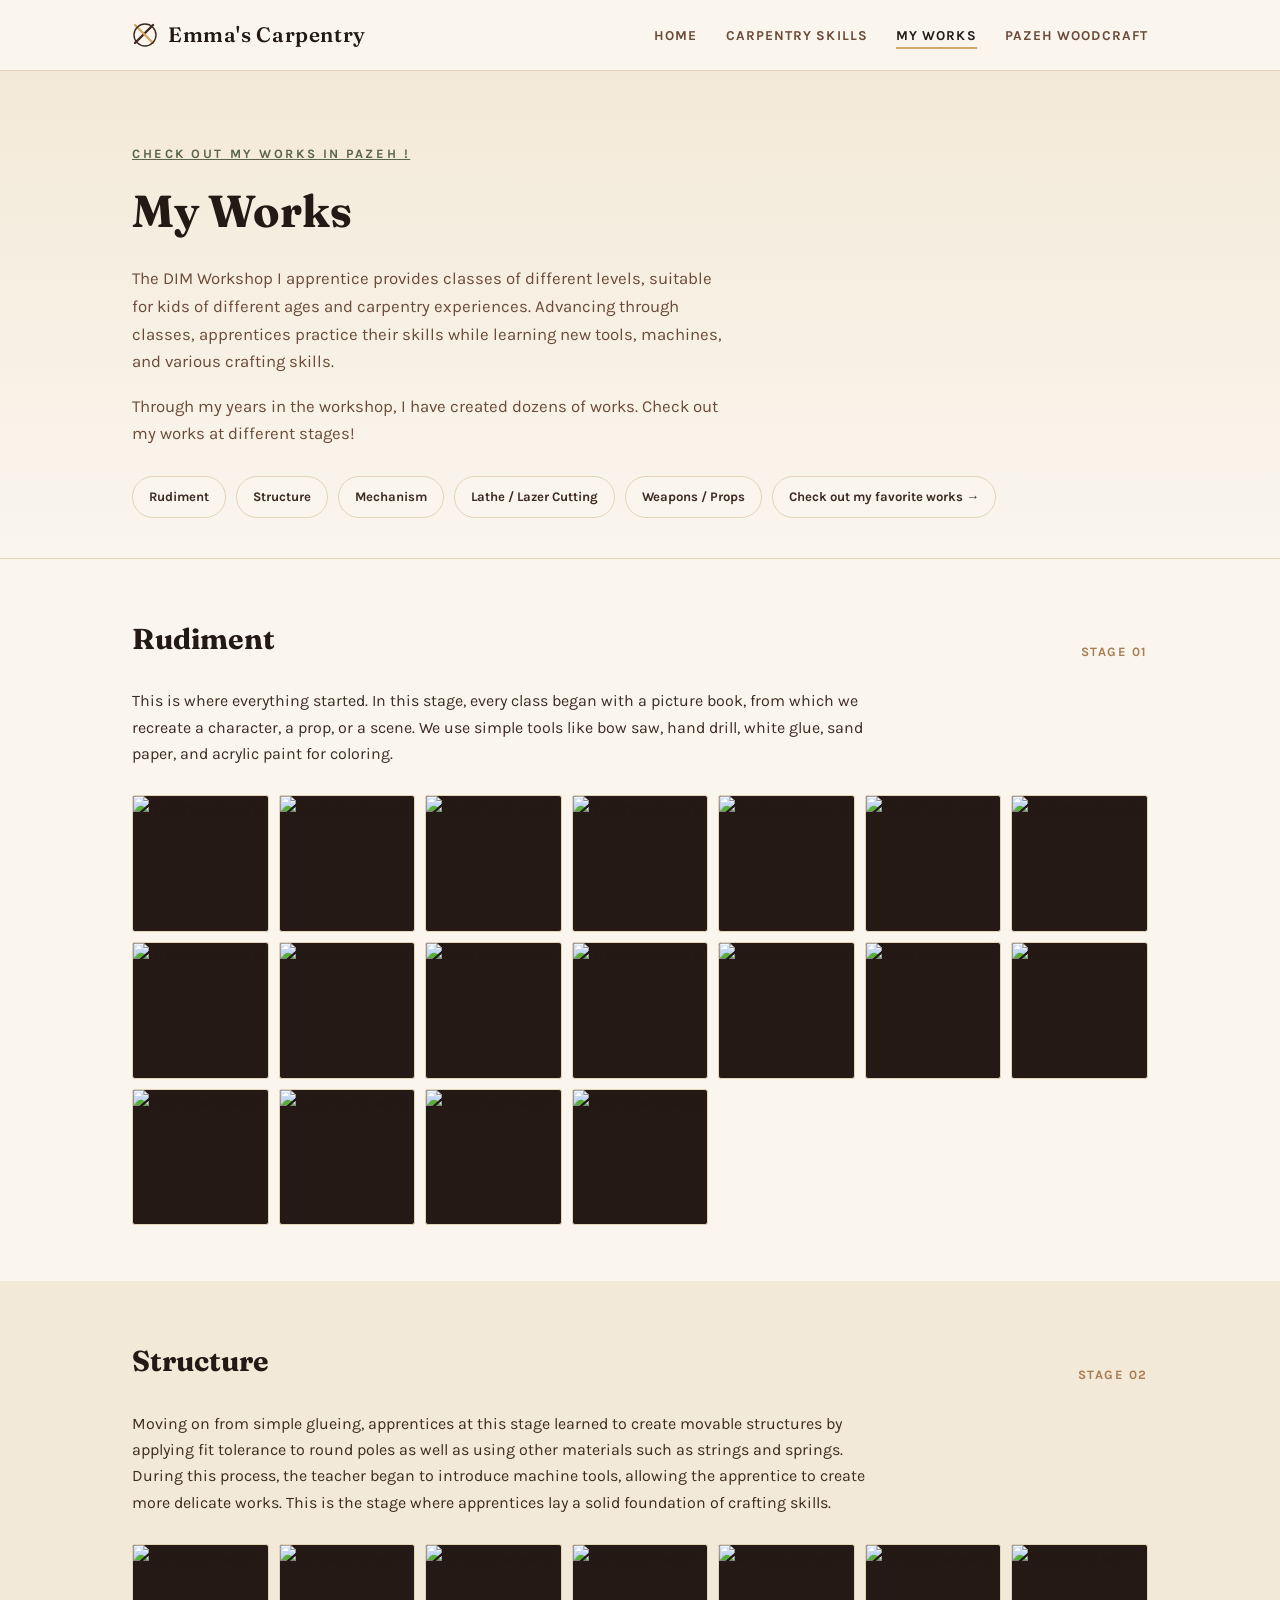
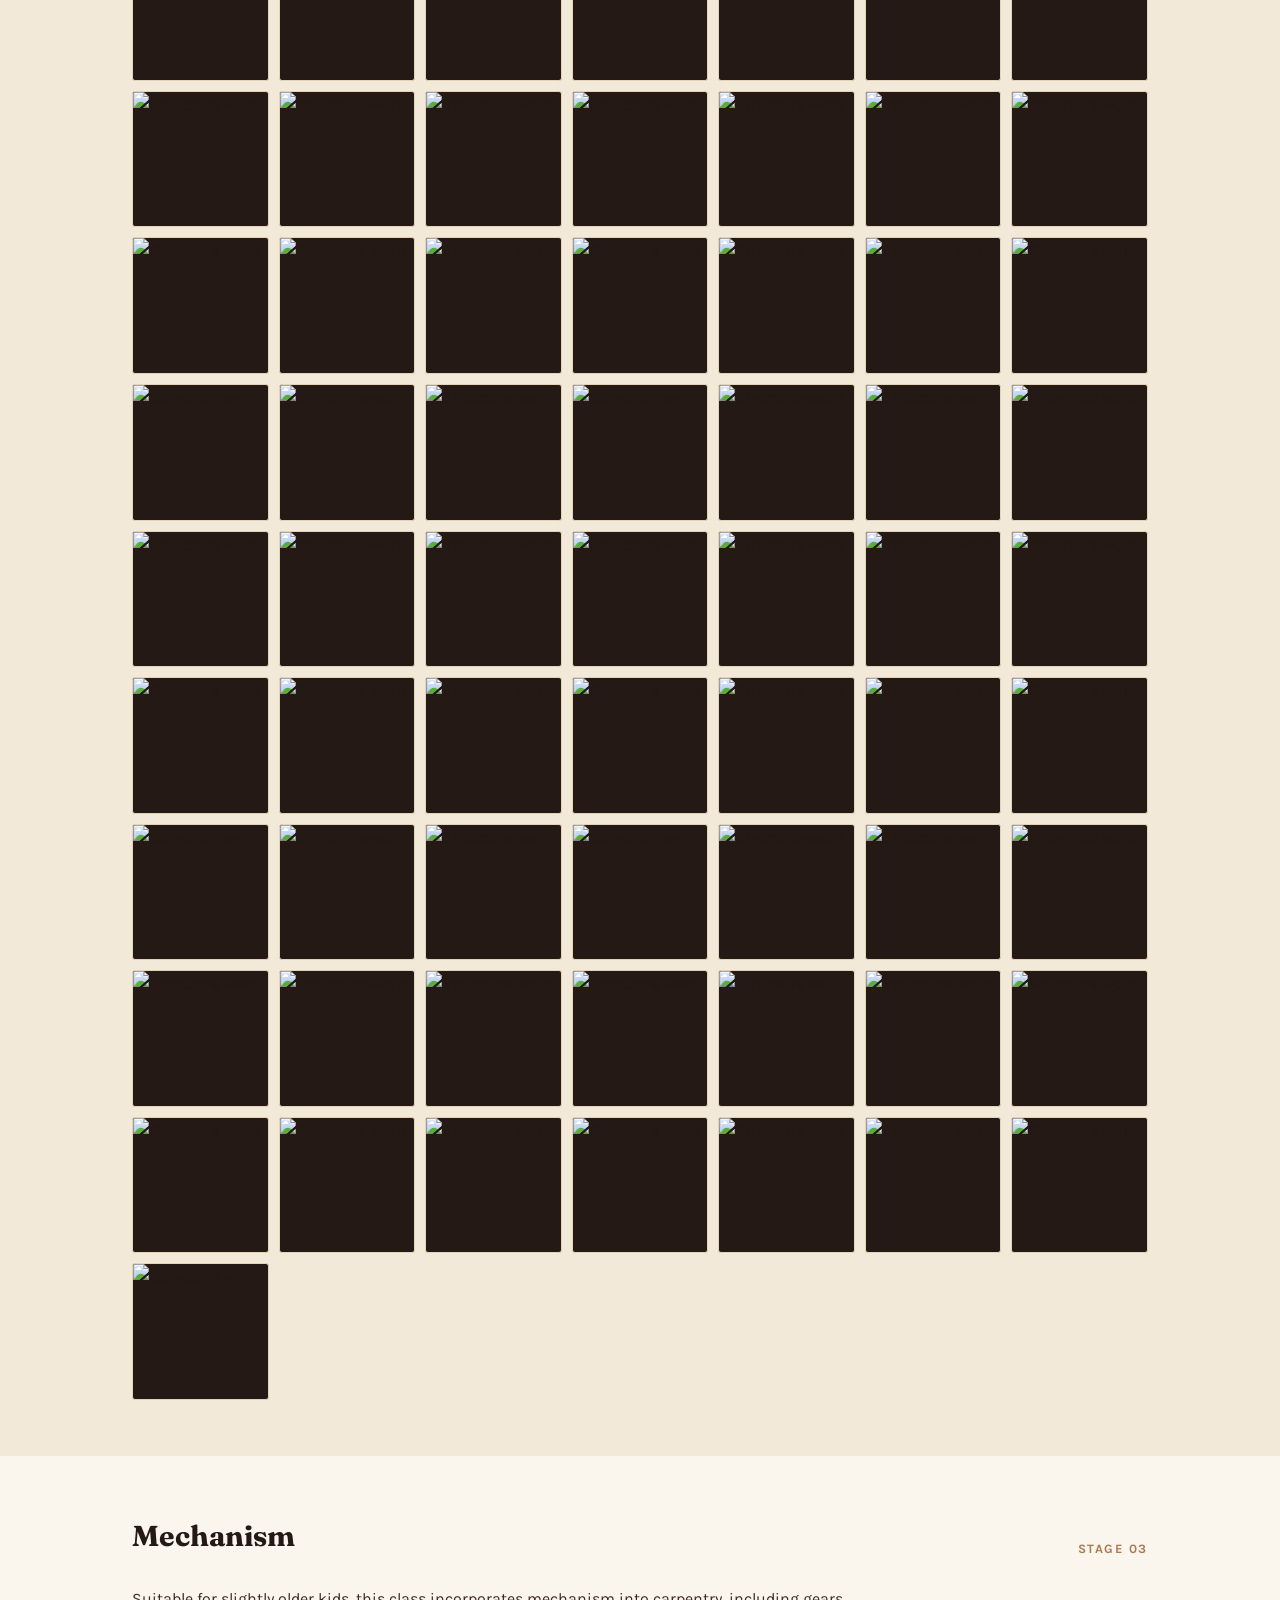
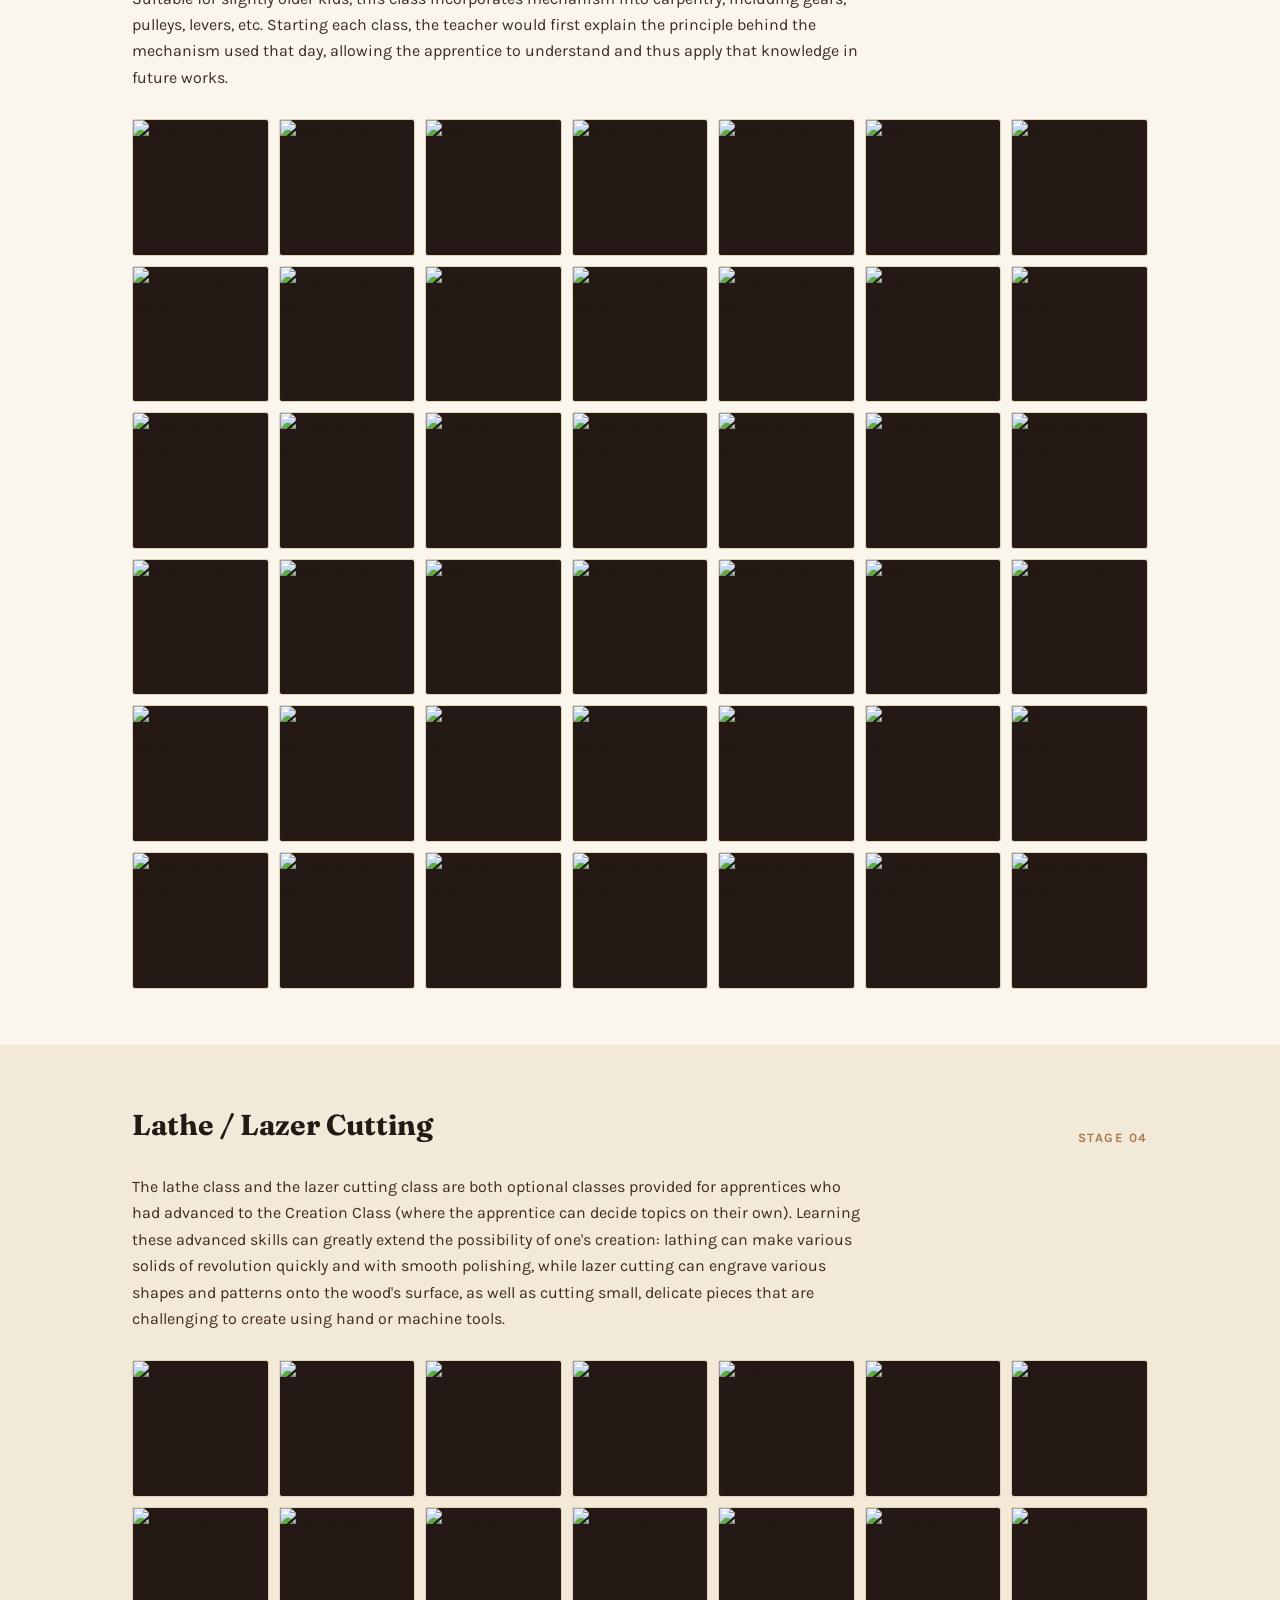
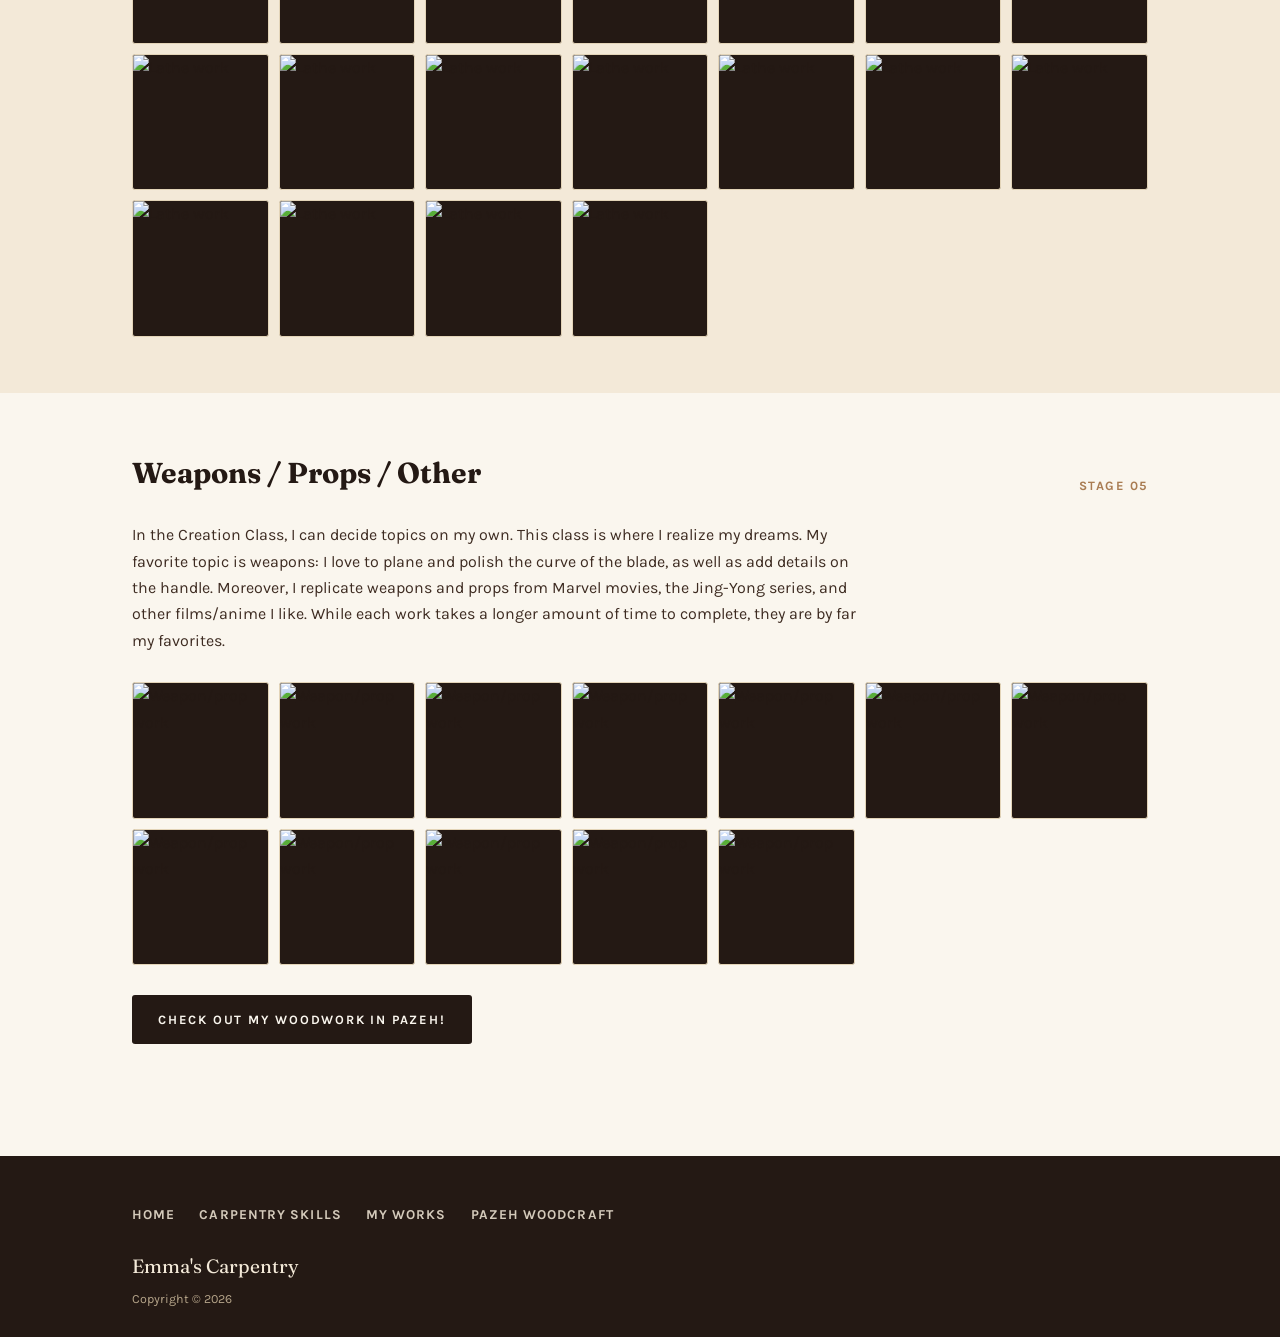
==== my-works.html @ b4a7a4f8 "Add files via upload" ====
<!DOCTYPE html>
<html lang="en">
<head>
<meta charset="UTF-8">
<meta name="viewport" content="width=device-width, initial-scale=1.0">
<title>Emma's Carpentry | My Works</title>
<meta name="description" content="Dozens of woodcrafts made across the Rudiment, Structure, Mechanism, Lathe/Lazer Cutting and Weapons/Props stages of Emma's carpentry apprenticeship.">
<link rel="stylesheet" href="style.css">
</head>
<body>

<header>
  <div class="nav-inner">
    <a class="brand" href="index.html">
      <svg width="26" height="26" viewBox="0 0 26 26" fill="none" xmlns="http://www.w3.org/2000/svg">
        <path d="M3 21L21 3" stroke="#3d2b21" stroke-width="2.4" stroke-linecap="round"/>
        <path d="M3 3L21 21" stroke="#d3a765" stroke-width="2.4" stroke-linecap="round"/>
        <circle cx="13" cy="13" r="11" stroke="#3d2b21" stroke-width="1.4"/>
      </svg>
      Emma's Carpentry
    </a>
    <nav>
      <ul>
        <li><a href="index.html">Home</a></li>
        <li><a href="carpentry-skills.html">Carpentry Skills</a></li>
        <li><a href="my-works.html" class="active">My Works</a></li>
        <li><a href="pazeh-woodcraft.html">Pazeh Woodcraft</a></li>
      </ul>
    </nav>
  </div>
</header>

<div class="page-header">
  <div class="wrap">
    <div class="kicker"><a href="pazeh-woodcraft.html" style="color:inherit;">Check out my works in Pazeh !</a></div>
    <h1>My Works</h1>
    <p>The DIM Workshop I apprentice provides classes of different levels, suitable for kids of different ages and carpentry experiences. Advancing through classes, apprentices practice their skills while learning new tools, machines, and various crafting skills.</p>
    <p>Through my years in the workshop, I have created dozens of works. Check out my works at different stages!</p>

    <div class="stage-nav">
      <a href="#rudiment">Rudiment</a>
      <a href="#structure">Structure</a>
      <a href="#mechanism">Mechanism</a>
      <a href="#lathe">Lathe / Lazer Cutting</a>
      <a href="#weapons">Weapons / Props</a>
      <a href="index.html#favorite">Check out my favorite works →</a>
    </div>
  </div>
</div>

<section class="category" id="rudiment">
  <div class="wrap">
    <div class="category-head">
      <h2>Rudiment</h2>
      <span class="count">Stage 01</span>
    </div>
    <p class="desc">This is where everything started. In this stage, every class began with a picture book, from which we recreate a character, a prop, or a scene. We use simple tools like bow saw, hand drill, white glue, sand paper, and acrylic paint for coloring.</p>
    <div class="grid dense">
      <figure><a href="https://emmascarpentry.weebly.com/uploads/1/5/0/1/150173595/120728-141_orig.jpg" target="_blank" class="lightbox-trigger"><img src="https://emmascarpentry.weebly.com/uploads/1/5/0/1/150173595/120728-141.jpg" loading="lazy" alt="Rudiment work"></a></figure>
      <figure><a href="https://emmascarpentry.weebly.com/uploads/1/5/0/1/150173595/120825-188_orig.jpg" target="_blank" class="lightbox-trigger"><img src="https://emmascarpentry.weebly.com/uploads/1/5/0/1/150173595/120825-188.jpg" loading="lazy" alt="Rudiment work"></a></figure>
      <figure><a href="https://emmascarpentry.weebly.com/uploads/1/5/0/1/150173595/120915-234_orig.jpg" target="_blank" class="lightbox-trigger"><img src="https://emmascarpentry.weebly.com/uploads/1/5/0/1/150173595/120915-234.jpg" loading="lazy" alt="Rudiment work"></a></figure>
      <figure><a href="https://emmascarpentry.weebly.com/uploads/1/5/0/1/150173595/120922-271_orig.jpg" target="_blank" class="lightbox-trigger"><img src="https://emmascarpentry.weebly.com/uploads/1/5/0/1/150173595/120922-271.jpg" loading="lazy" alt="Rudiment work"></a></figure>
      <figure><a href="https://emmascarpentry.weebly.com/uploads/1/5/0/1/150173595/121013-242_orig.jpg" target="_blank" class="lightbox-trigger"><img src="https://emmascarpentry.weebly.com/uploads/1/5/0/1/150173595/121013-242.jpg" loading="lazy" alt="Rudiment work"></a></figure>
      <figure><a href="https://emmascarpentry.weebly.com/uploads/1/5/0/1/150173595/121110-233_orig.jpg" target="_blank" class="lightbox-trigger"><img src="https://emmascarpentry.weebly.com/uploads/1/5/0/1/150173595/121110-233.jpg" loading="lazy" alt="Rudiment work"></a></figure>
      <figure><a href="https://emmascarpentry.weebly.com/uploads/1/5/0/1/150173595/121117-157_orig.jpg" target="_blank" class="lightbox-trigger"><img src="https://emmascarpentry.weebly.com/uploads/1/5/0/1/150173595/121117-157.jpg" loading="lazy" alt="Rudiment work"></a></figure>
      <figure><a href="https://emmascarpentry.weebly.com/uploads/1/5/0/1/150173595/121208-034_orig.jpg" target="_blank" class="lightbox-trigger"><img src="https://emmascarpentry.weebly.com/uploads/1/5/0/1/150173595/121208-034.jpg" loading="lazy" alt="Rudiment work"></a></figure>
      <figure><a href="https://emmascarpentry.weebly.com/uploads/1/5/0/1/150173595/121230-016_orig.jpg" target="_blank" class="lightbox-trigger"><img src="https://emmascarpentry.weebly.com/uploads/1/5/0/1/150173595/121230-016.jpg" loading="lazy" alt="Rudiment work"></a></figure>
      <figure><a href="https://emmascarpentry.weebly.com/uploads/1/5/0/1/150173595/130105-175_orig.jpg" target="_blank" class="lightbox-trigger"><img src="https://emmascarpentry.weebly.com/uploads/1/5/0/1/150173595/130105-175.jpg" loading="lazy" alt="Rudiment work"></a></figure>
      <figure><a href="https://emmascarpentry.weebly.com/uploads/1/5/0/1/150173595/130216-140_orig.jpg" target="_blank" class="lightbox-trigger"><img src="https://emmascarpentry.weebly.com/uploads/1/5/0/1/150173595/130216-140.jpg" loading="lazy" alt="Rudiment work"></a></figure>
      <figure><a href="https://emmascarpentry.weebly.com/uploads/1/5/0/1/150173595/130309-216_orig.jpg" target="_blank" class="lightbox-trigger"><img src="https://emmascarpentry.weebly.com/uploads/1/5/0/1/150173595/130309-216.jpg" loading="lazy" alt="Rudiment work"></a></figure>
      <figure><a href="https://emmascarpentry.weebly.com/uploads/1/5/0/1/150173595/130316-216_orig.jpg" target="_blank" class="lightbox-trigger"><img src="https://emmascarpentry.weebly.com/uploads/1/5/0/1/150173595/130316-216.jpg" loading="lazy" alt="Rudiment work"></a></figure>
      <figure><a href="https://emmascarpentry.weebly.com/uploads/1/5/0/1/150173595/130330-151_orig.jpg" target="_blank" class="lightbox-trigger"><img src="https://emmascarpentry.weebly.com/uploads/1/5/0/1/150173595/130330-151.jpg" loading="lazy" alt="Rudiment work"></a></figure>
      <figure><a href="https://emmascarpentry.weebly.com/uploads/1/5/0/1/150173595/130616-014_orig.jpg" target="_blank" class="lightbox-trigger"><img src="https://emmascarpentry.weebly.com/uploads/1/5/0/1/150173595/130616-014.jpg" loading="lazy" alt="Rudiment work"></a></figure>
      <figure><a href="https://emmascarpentry.weebly.com/uploads/1/5/0/1/150173595/130622-185_orig.jpg" target="_blank" class="lightbox-trigger"><img src="https://emmascarpentry.weebly.com/uploads/1/5/0/1/150173595/130622-185.jpg" loading="lazy" alt="Rudiment work"></a></figure>
      <figure><a href="https://emmascarpentry.weebly.com/uploads/1/5/0/1/150173595/130629-214_orig.jpg" target="_blank" class="lightbox-trigger"><img src="https://emmascarpentry.weebly.com/uploads/1/5/0/1/150173595/130629-214.jpg" loading="lazy" alt="Rudiment work"></a></figure>
      <figure><a href="https://emmascarpentry.weebly.com/uploads/1/5/0/1/150173595/130707-008_orig.jpg" target="_blank" class="lightbox-trigger"><img src="https://emmascarpentry.weebly.com/uploads/1/5/0/1/150173595/130707-008.jpg" loading="lazy" alt="Rudiment work"></a></figure>
    </div>
  </div>
</section>

<section class="category alt" id="structure">
  <div class="wrap">
    <div class="category-head">
      <h2>Structure</h2>
      <span class="count">Stage 02</span>
    </div>
    <p class="desc">Moving on from simple glueing, apprentices at this stage learned to create movable structures by applying fit tolerance to round poles as well as using other materials such as strings and springs. During this process, the teacher began to introduce machine tools, allowing the apprentice to create more delicate works. This is the stage where apprentices lay a solid foundation of crafting skills.</p>
    <div class="grid dense">
      <figure><img src="https://emmascarpentry.weebly.com/uploads/1/5/0/1/150173595/121027-140.jpg" loading="lazy" alt="Structure work"></figure>
      <figure><img src="https://emmascarpentry.weebly.com/uploads/1/5/0/1/150173595/130119-150.jpg" loading="lazy" alt="Structure work"></figure>
      <figure><img src="https://emmascarpentry.weebly.com/uploads/1/5/0/1/150173595/130123-078.jpg" loading="lazy" alt="Structure work"></figure>
      <figure><img src="https://emmascarpentry.weebly.com/uploads/1/5/0/1/150173595/130125-057.jpg" loading="lazy" alt="Structure work"></figure>
      <figure><img src="https://emmascarpentry.weebly.com/uploads/1/5/0/1/150173595/130206-116.jpg" loading="lazy" alt="Structure work"></figure>
      <figure><img src="https://emmascarpentry.weebly.com/uploads/1/5/0/1/150173595/130216-196.jpg" loading="lazy" alt="Structure work"></figure>
      <figure><img src="https://emmascarpentry.weebly.com/uploads/1/5/0/1/150173595/130406-200.jpg" loading="lazy" alt="Structure work"></figure>
      <figure><img src="https://emmascarpentry.weebly.com/uploads/1/5/0/1/150173595/130420-149.jpg" loading="lazy" alt="Structure work"></figure>
      <figure><img src="https://emmascarpentry.weebly.com/uploads/1/5/0/1/150173595/130601-267.jpg" loading="lazy" alt="Structure work"></figure>
      <figure><img src="https://emmascarpentry.weebly.com/uploads/1/5/0/1/150173595/130714-009.jpg" loading="lazy" alt="Structure work"></figure>
      <figure><img src="https://emmascarpentry.weebly.com/uploads/1/5/0/1/150173595/130727-180.jpg" loading="lazy" alt="Structure work"></figure>
      <figure><img src="https://emmascarpentry.weebly.com/uploads/1/5/0/1/150173595/130817-164.jpg" loading="lazy" alt="Structure work"></figure>
      <figure><img src="https://emmascarpentry.weebly.com/uploads/1/5/0/1/150173595/130823-058.jpg" loading="lazy" alt="Structure work"></figure>
      <figure><img src="https://emmascarpentry.weebly.com/uploads/1/5/0/1/150173595/130831-209.jpg" loading="lazy" alt="Structure work"></figure>
      <figure><img src="https://emmascarpentry.weebly.com/uploads/1/5/0/1/150173595/130921-174.jpg" loading="lazy" alt="Structure work"></figure>
      <figure><img src="https://emmascarpentry.weebly.com/uploads/1/5/0/1/150173595/130928-291.jpg" loading="lazy" alt="Structure work"></figure>
      <figure><img src="https://emmascarpentry.weebly.com/uploads/1/5/0/1/150173595/131019-170.jpg" loading="lazy" alt="Structure work"></figure>
      <figure><img src="https://emmascarpentry.weebly.com/uploads/1/5/0/1/150173595/131026-246.jpg" loading="lazy" alt="Structure work"></figure>
      <figure><img src="https://emmascarpentry.weebly.com/uploads/1/5/0/1/150173595/131109-231.jpg" loading="lazy" alt="Structure work"></figure>
      <figure><img src="https://emmascarpentry.weebly.com/uploads/1/5/0/1/150173595/131123-220.jpg" loading="lazy" alt="Structure work"></figure>
      <figure><img src="https://emmascarpentry.weebly.com/uploads/1/5/0/1/150173595/140104-243.jpg" loading="lazy" alt="Structure work"></figure>
      <figure><img src="https://emmascarpentry.weebly.com/uploads/1/5/0/1/150173595/140118-271.jpg" loading="lazy" alt="Structure work"></figure>
      <figure><img src="https://emmascarpentry.weebly.com/uploads/1/5/0/1/150173595/140207-032.jpg" loading="lazy" alt="Structure work"></figure>
      <figure><img src="https://emmascarpentry.weebly.com/uploads/1/5/0/1/150173595/140222-226.jpg" loading="lazy" alt="Structure work"></figure>
      <figure><img src="https://emmascarpentry.weebly.com/uploads/1/5/0/1/150173595/140308-252.jpg" loading="lazy" alt="Structure work"></figure>
      <figure><img src="https://emmascarpentry.weebly.com/uploads/1/5/0/1/150173595/140322-244.jpg" loading="lazy" alt="Structure work"></figure>
      <figure><img src="https://emmascarpentry.weebly.com/uploads/1/5/0/1/150173595/140419-255.jpg" loading="lazy" alt="Structure work"></figure>
      <figure><img src="https://emmascarpentry.weebly.com/uploads/1/5/0/1/150173595/140503-161.jpg" loading="lazy" alt="Structure work"></figure>
      <figure><img src="https://emmascarpentry.weebly.com/uploads/1/5/0/1/150173595/140517-265.jpg" loading="lazy" alt="Structure work"></figure>
      <figure><img src="https://emmascarpentry.weebly.com/uploads/1/5/0/1/150173595/140531-206.jpg" loading="lazy" alt="Structure work"></figure>
      <figure><img src="https://emmascarpentry.weebly.com/uploads/1/5/0/1/150173595/140614-556.jpg" loading="lazy" alt="Structure work"></figure>
      <figure><img src="https://emmascarpentry.weebly.com/uploads/1/5/0/1/150173595/140628-187.jpg" loading="lazy" alt="Structure work"></figure>
      <figure><img src="https://emmascarpentry.weebly.com/uploads/1/5/0/1/150173595/140809-201.jpg" loading="lazy" alt="Structure work"></figure>
      <figure><img src="https://emmascarpentry.weebly.com/uploads/1/5/0/1/150173595/140823-186.jpg" loading="lazy" alt="Structure work"></figure>
      <figure><img src="https://emmascarpentry.weebly.com/uploads/1/5/0/1/150173595/140913-329.jpg" loading="lazy" alt="Structure work"></figure>
      <figure><img src="https://emmascarpentry.weebly.com/uploads/1/5/0/1/150173595/140927-208.jpg" loading="lazy" alt="Structure work"></figure>
      <figure><img src="https://emmascarpentry.weebly.com/uploads/1/5/0/1/150173595/141011-253.jpg" loading="lazy" alt="Structure work"></figure>
      <figure><img src="https://emmascarpentry.weebly.com/uploads/1/5/0/1/150173595/141025-200.jpg" loading="lazy" alt="Structure work"></figure>
      <figure><img src="https://emmascarpentry.weebly.com/uploads/1/5/0/1/150173595/141108-214.jpg" loading="lazy" alt="Structure work"></figure>
      <figure><img src="https://emmascarpentry.weebly.com/uploads/1/5/0/1/150173595/141122-228.jpg" loading="lazy" alt="Structure work"></figure>
      <figure><img src="https://emmascarpentry.weebly.com/uploads/1/5/0/1/150173595/141206-287.jpg" loading="lazy" alt="Structure work"></figure>
      <figure><img src="https://emmascarpentry.weebly.com/uploads/1/5/0/1/150173595/141220-223.jpg" loading="lazy" alt="Structure work"></figure>
      <figure><img src="https://emmascarpentry.weebly.com/uploads/1/5/0/1/150173595/150103-214.jpg" loading="lazy" alt="Structure work"></figure>
      <figure><img src="https://emmascarpentry.weebly.com/uploads/1/5/0/1/150173595/150117-201.jpg" loading="lazy" alt="Structure work"></figure>
      <figure><img src="https://emmascarpentry.weebly.com/uploads/1/5/0/1/150173595/150124-201.jpg" loading="lazy" alt="Structure work"></figure>
      <figure><img src="https://emmascarpentry.weebly.com/uploads/1/5/0/1/150173595/150125-007.jpg" loading="lazy" alt="Structure work"></figure>
      <figure><img src="https://emmascarpentry.weebly.com/uploads/1/5/0/1/150173595/150228-192.jpg" loading="lazy" alt="Structure work"></figure>
      <figure><img src="https://emmascarpentry.weebly.com/uploads/1/5/0/1/150173595/150307-353.jpg" loading="lazy" alt="Structure work"></figure>
      <figure><img src="https://emmascarpentry.weebly.com/uploads/1/5/0/1/150173595/150314-197.jpg" loading="lazy" alt="Structure work"></figure>
      <figure><img src="https://emmascarpentry.weebly.com/uploads/1/5/0/1/150173595/150321-299.jpg" loading="lazy" alt="Structure work"></figure>
      <figure><img src="https://emmascarpentry.weebly.com/uploads/1/5/0/1/150173595/150412-010.jpg" loading="lazy" alt="Structure work"></figure>
      <figure><img src="https://emmascarpentry.weebly.com/uploads/1/5/0/1/150173595/150425-197.jpg" loading="lazy" alt="Structure work"></figure>
      <figure><img src="https://emmascarpentry.weebly.com/uploads/1/5/0/1/150173595/150516-268.jpg" loading="lazy" alt="Structure work"></figure>
      <figure><img src="https://emmascarpentry.weebly.com/uploads/1/5/0/1/150173595/150530-347.jpg" loading="lazy" alt="Structure work"></figure>
      <figure><img src="https://emmascarpentry.weebly.com/uploads/1/5/0/1/150173595/150613-280.jpg" loading="lazy" alt="Structure work"></figure>
      <figure><img src="https://emmascarpentry.weebly.com/uploads/1/5/0/1/150173595/150912-271.jpg" loading="lazy" alt="Structure work"></figure>
      <figure><img src="https://emmascarpentry.weebly.com/uploads/1/5/0/1/150173595/150919-166.jpg" loading="lazy" alt="Structure work"></figure>
      <figure><img src="https://emmascarpentry.weebly.com/uploads/1/5/0/1/150173595/150926-253.jpg" loading="lazy" alt="Structure work"></figure>
      <figure><img src="https://emmascarpentry.weebly.com/uploads/1/5/0/1/150173595/151003-322.jpg" loading="lazy" alt="Structure work"></figure>
      <figure><img src="https://emmascarpentry.weebly.com/uploads/1/5/0/1/150173595/151010-269.jpg" loading="lazy" alt="Structure work"></figure>
      <figure><img src="https://emmascarpentry.weebly.com/uploads/1/5/0/1/150173595/151107-296.jpg" loading="lazy" alt="Structure work"></figure>
      <figure><img src="https://emmascarpentry.weebly.com/uploads/1/5/0/1/150173595/151121-215.jpg" loading="lazy" alt="Structure work"></figure>
      <figure><img src="https://emmascarpentry.weebly.com/uploads/1/5/0/1/150173595/151205-294.jpg" loading="lazy" alt="Structure work"></figure>
      <figure><img src="https://emmascarpentry.weebly.com/uploads/1/5/0/1/150173595/151219-321.jpg" loading="lazy" alt="Structure work"></figure>
    </div>
  </div>
</section>

<section class="category" id="mechanism">
  <div class="wrap">
    <div class="category-head">
      <h2>Mechanism</h2>
      <span class="count">Stage 03</span>
    </div>
    <p class="desc">Suitable for slightly older kids, this class incorporates mechanism into carpentry, including gears, pulleys, levers, etc. Starting each class, the teacher would first explain the principle behind the mechanism used that day, allowing the apprentice to understand and thus apply that knowledge in future works.</p>
    <div class="grid dense">
      <figure><img src="https://emmascarpentry.weebly.com/uploads/1/5/0/1/150173595/160116-378.jpg" loading="lazy" alt="Mechanism work"></figure>
      <figure><img src="https://emmascarpentry.weebly.com/uploads/1/5/0/1/150173595/160319-366.jpg" loading="lazy" alt="Mechanism work"></figure>
      <figure><img src="https://emmascarpentry.weebly.com/uploads/1/5/0/1/150173595/160416-280.jpg" loading="lazy" alt="Mechanism work"></figure>
      <figure><img src="https://emmascarpentry.weebly.com/uploads/1/5/0/1/150173595/160514-235.jpg" loading="lazy" alt="Mechanism work"></figure>
      <figure><img src="https://emmascarpentry.weebly.com/uploads/1/5/0/1/150173595/160625-189.jpg" loading="lazy" alt="Mechanism work"></figure>
      <figure><img src="https://emmascarpentry.weebly.com/uploads/1/5/0/1/150173595/160709-209.jpg" loading="lazy" alt="Mechanism work"></figure>
      <figure><img src="https://emmascarpentry.weebly.com/uploads/1/5/0/1/150173595/160813-094.jpg" loading="lazy" alt="Mechanism work"></figure>
      <figure><img src="https://emmascarpentry.weebly.com/uploads/1/5/0/1/150173595/160827-165.jpg" loading="lazy" alt="Mechanism work"></figure>
      <figure><img src="https://emmascarpentry.weebly.com/uploads/1/5/0/1/150173595/161008-263.jpg" loading="lazy" alt="Mechanism work"></figure>
      <figure><img src="https://emmascarpentry.weebly.com/uploads/1/5/0/1/150173595/161105-225.jpg" loading="lazy" alt="Mechanism work"></figure>
      <figure><img src="https://emmascarpentry.weebly.com/uploads/1/5/0/1/150173595/161210-150.jpg" loading="lazy" alt="Mechanism work"></figure>
      <figure><img src="https://emmascarpentry.weebly.com/uploads/1/5/0/1/150173595/161231-238.jpg" loading="lazy" alt="Mechanism work"></figure>
      <figure><img src="https://emmascarpentry.weebly.com/uploads/1/5/0/1/150173595/170204-257.jpg" loading="lazy" alt="Mechanism work"></figure>
      <figure><img src="https://emmascarpentry.weebly.com/uploads/1/5/0/1/150173595/170211-190.jpg" loading="lazy" alt="Mechanism work"></figure>
      <figure><img src="https://emmascarpentry.weebly.com/uploads/1/5/0/1/150173595/170225-185.jpg" loading="lazy" alt="Mechanism work"></figure>
      <figure><img src="https://emmascarpentry.weebly.com/uploads/1/5/0/1/150173595/170318-245.jpg" loading="lazy" alt="Mechanism work"></figure>
      <figure><img src="https://emmascarpentry.weebly.com/uploads/1/5/0/1/150173595/170401-292.jpg" loading="lazy" alt="Mechanism work"></figure>
      <figure><img src="https://emmascarpentry.weebly.com/uploads/1/5/0/1/150173595/170415-272.jpg" loading="lazy" alt="Mechanism work"></figure>
      <figure><img src="https://emmascarpentry.weebly.com/uploads/1/5/0/1/150173595/170429-267.jpg" loading="lazy" alt="Mechanism work"></figure>
      <figure><img src="https://emmascarpentry.weebly.com/uploads/1/5/0/1/150173595/170513-230.jpg" loading="lazy" alt="Mechanism work"></figure>
      <figure><img src="https://emmascarpentry.weebly.com/uploads/1/5/0/1/150173595/170527-233.jpg" loading="lazy" alt="Mechanism work"></figure>
      <figure><img src="https://emmascarpentry.weebly.com/uploads/1/5/0/1/150173595/170610-250.jpg" loading="lazy" alt="Mechanism work"></figure>
      <figure><img src="https://emmascarpentry.weebly.com/uploads/1/5/0/1/150173595/170624-278.jpg" loading="lazy" alt="Mechanism work"></figure>
      <figure><img src="https://emmascarpentry.weebly.com/uploads/1/5/0/1/150173595/170819-231.jpg" loading="lazy" alt="Mechanism work"></figure>
      <figure><img src="https://emmascarpentry.weebly.com/uploads/1/5/0/1/150173595/170826-231.jpg" loading="lazy" alt="Mechanism work"></figure>
      <figure><img src="https://emmascarpentry.weebly.com/uploads/1/5/0/1/150173595/170909-192.jpg" loading="lazy" alt="Mechanism work"></figure>
      <figure><img src="https://emmascarpentry.weebly.com/uploads/1/5/0/1/150173595/170916-210.jpg" loading="lazy" alt="Mechanism work"></figure>
      <figure><img src="https://emmascarpentry.weebly.com/uploads/1/5/0/1/150173595/171015-006.jpg" loading="lazy" alt="Mechanism work"></figure>
      <figure><img src="https://emmascarpentry.weebly.com/uploads/1/5/0/1/150173595/171105-009.jpg" loading="lazy" alt="Mechanism work"></figure>
      <figure><img src="https://emmascarpentry.weebly.com/uploads/1/5/0/1/150173595/171105-020.jpg" loading="lazy" alt="Mechanism work"></figure>
      <figure><img src="https://emmascarpentry.weebly.com/uploads/1/5/0/1/150173595/171118-113.jpg" loading="lazy" alt="Mechanism work"></figure>
      <figure><img src="https://emmascarpentry.weebly.com/uploads/1/5/0/1/150173595/171231-007.jpg" loading="lazy" alt="Mechanism work"></figure>
      <figure><img src="https://emmascarpentry.weebly.com/uploads/1/5/0/1/150173595/180113-167.jpg" loading="lazy" alt="Mechanism work"></figure>
      <figure><img src="https://emmascarpentry.weebly.com/uploads/1/5/0/1/150173595/180128-012.jpg" loading="lazy" alt="Mechanism work"></figure>
      <figure><img src="https://emmascarpentry.weebly.com/uploads/1/5/0/1/150173595/180401-071.jpg" loading="lazy" alt="Mechanism work"></figure>
      <figure><img src="https://emmascarpentry.weebly.com/uploads/1/5/0/1/150173595/180401-134.jpg" loading="lazy" alt="Mechanism work"></figure>
      <figure><img src="https://emmascarpentry.weebly.com/uploads/1/5/0/1/150173595/180407-066.jpg" loading="lazy" alt="Mechanism work"></figure>
      <figure><img src="https://emmascarpentry.weebly.com/uploads/1/5/0/1/150173595/180414-171.jpg" loading="lazy" alt="Mechanism work"></figure>
      <figure><img src="https://emmascarpentry.weebly.com/uploads/1/5/0/1/150173595/180519-099.jpg" loading="lazy" alt="Mechanism work"></figure>
      <figure><img src="https://emmascarpentry.weebly.com/uploads/1/5/0/1/150173595/180527-029.jpg" loading="lazy" alt="Mechanism work"></figure>
      <figure><img src="https://emmascarpentry.weebly.com/uploads/1/5/0/1/150173595/180818-091.jpg" loading="lazy" alt="Mechanism work"></figure>
      <figure><img src="https://emmascarpentry.weebly.com/uploads/1/5/0/1/150173595/180915-066.jpg" loading="lazy" alt="Mechanism work"></figure>
    </div>
  </div>
</section>

<section class="category alt" id="lathe">
  <div class="wrap">
    <div class="category-head">
      <h2>Lathe / Lazer Cutting</h2>
      <span class="count">Stage 04</span>
    </div>
    <p class="desc">The lathe class and the lazer cutting class are both optional classes provided for apprentices who had advanced to the Creation Class (where the apprentice can decide topics on their own). Learning these advanced skills can greatly extend the possibility of one's creation: lathing can make various solids of revolution quickly and with smooth polishing, while lazer cutting can engrave various shapes and patterns onto the wood's surface, as well as cutting small, delicate pieces that are challenging to create using hand or machine tools.</p>
    <div class="grid dense">
      <figure><img src="https://emmascarpentry.weebly.com/uploads/1/5/0/1/150173595/180922-224.jpg" loading="lazy" alt="Lathe work"></figure>
      <figure><img src="https://emmascarpentry.weebly.com/uploads/1/5/0/1/150173595/180929-166.jpg" loading="lazy" alt="Lathe work"></figure>
      <figure><img src="https://emmascarpentry.weebly.com/uploads/1/5/0/1/150173595/181006-105.jpg" loading="lazy" alt="Lathe work"></figure>
      <figure><img src="https://emmascarpentry.weebly.com/uploads/1/5/0/1/150173595/181020-077.jpg" loading="lazy" alt="Lathe work"></figure>
      <figure><img src="https://emmascarpentry.weebly.com/uploads/1/5/0/1/150173595/181103-208.jpg" loading="lazy" alt="Lathe work"></figure>
      <figure><img src="https://emmascarpentry.weebly.com/uploads/1/5/0/1/150173595/181103-209.jpg" loading="lazy" alt="Lathe work"></figure>
      <figure><img src="https://emmascarpentry.weebly.com/uploads/1/5/0/1/150173595/181229-063.jpg" loading="lazy" alt="Lathe work"></figure>
      <figure><img src="https://emmascarpentry.weebly.com/uploads/1/5/0/1/150173595/190105-389.jpg" loading="lazy" alt="Lathe work"></figure>
      <figure><img src="https://emmascarpentry.weebly.com/uploads/1/5/0/1/150173595/190119-136.jpg" loading="lazy" alt="Lathe work"></figure>
      <figure><img src="https://emmascarpentry.weebly.com/uploads/1/5/0/1/150173595/190224-165.jpg" loading="lazy" alt="Lathe work"></figure>
      <figure><img src="https://emmascarpentry.weebly.com/uploads/1/5/0/1/150173595/190302-241.jpg" loading="lazy" alt="Lathe work"></figure>
      <figure><img src="https://emmascarpentry.weebly.com/uploads/1/5/0/1/150173595/190323-317.jpg" loading="lazy" alt="Lathe work"></figure>
      <figure><img src="https://emmascarpentry.weebly.com/uploads/1/5/0/1/150173595/190413-229.jpg" loading="lazy" alt="Lathe work"></figure>
      <figure><img src="https://emmascarpentry.weebly.com/uploads/1/5/0/1/150173595/190427-059.jpg" loading="lazy" alt="Lathe work"></figure>
      <figure><img src="https://emmascarpentry.weebly.com/uploads/1/5/0/1/150173595/190504-128.jpg" loading="lazy" alt="Lathe work"></figure>
      <figure><img src="https://emmascarpentry.weebly.com/uploads/1/5/0/1/150173595/190511-070.jpg" loading="lazy" alt="Lathe work"></figure>
      <figure><img src="https://emmascarpentry.weebly.com/uploads/1/5/0/1/150173595/190601-095.jpg" loading="lazy" alt="Lathe work"></figure>
      <figure><img src="https://emmascarpentry.weebly.com/uploads/1/5/0/1/150173595/190921-084.jpg" loading="lazy" alt="Lathe work"></figure>
      <figure><img src="https://emmascarpentry.weebly.com/uploads/1/5/0/1/150173595/200411-079.jpg" loading="lazy" alt="Lathe work"></figure>
      <figure><img src="https://emmascarpentry.weebly.com/uploads/1/5/0/1/150173595/190928-205.jpg" loading="lazy" alt="Lathe work"></figure>
      <figure><img src="https://emmascarpentry.weebly.com/uploads/1/5/0/1/150173595/191012-083.jpg" loading="lazy" alt="Lathe work"></figure>
      <figure><img src="https://emmascarpentry.weebly.com/uploads/1/5/0/1/150173595/191019-124.jpg" loading="lazy" alt="Lathe work"></figure>
      <figure><img src="https://emmascarpentry.weebly.com/uploads/1/5/0/1/150173595/191019-126.jpg" loading="lazy" alt="Lathe work"></figure>
      <figure><img src="https://emmascarpentry.weebly.com/uploads/1/5/0/1/150173595/191130-097.jpg" loading="lazy" alt="Lathe work"></figure>
      <figure><img src="https://emmascarpentry.weebly.com/uploads/1/5/0/1/150173595/191130-099.jpg" loading="lazy" alt="Lathe work"></figure>
    </div>
  </div>
</section>

<section class="category" id="weapons">
  <div class="wrap">
    <div class="category-head">
      <h2>Weapons / Props / Other</h2>
      <span class="count">Stage 05</span>
    </div>
    <p class="desc">In the Creation Class, I can decide topics on my own. This class is where I realize my dreams. My favorite topic is weapons: I love to plane and polish the curve of the blade, as well as add details on the handle. Moreover, I replicate weapons and props from Marvel movies, the Jing-Yong series, and other films/anime I like. While each work takes a longer amount of time to complete, they are by far my favorites.</p>
    <div class="grid dense">
      <figure><a href="https://emmascarpentry.weebly.com/uploads/1/5/0/1/150173595/190824-229_orig.jpg" target="_blank" class="lightbox-trigger"><img src="https://emmascarpentry.weebly.com/uploads/1/5/0/1/150173595/190824-229.jpg" loading="lazy" alt="Weapon/prop work"></a></figure>
      <figure><a href="https://emmascarpentry.weebly.com/uploads/1/5/0/1/150173595/200509-084_orig.jpg" target="_blank" class="lightbox-trigger"><img src="https://emmascarpentry.weebly.com/uploads/1/5/0/1/150173595/200509-084.jpg" loading="lazy" alt="Weapon/prop work"></a></figure>
      <figure><a href="https://emmascarpentry.weebly.com/uploads/1/5/0/1/150173595/201226-085_orig.jpg" target="_blank" class="lightbox-trigger"><img src="https://emmascarpentry.weebly.com/uploads/1/5/0/1/150173595/201226-085.jpg" loading="lazy" alt="Weapon/prop work"></a></figure>
      <figure><a href="https://emmascarpentry.weebly.com/uploads/1/5/0/1/150173595/201226-088_orig.jpg" target="_blank" class="lightbox-trigger"><img src="https://emmascarpentry.weebly.com/uploads/1/5/0/1/150173595/201226-088.jpg" loading="lazy" alt="Weapon/prop work"></a></figure>
      <figure><a href="https://emmascarpentry.weebly.com/uploads/1/5/0/1/150173595/210508-098_orig.jpg" target="_blank" class="lightbox-trigger"><img src="https://emmascarpentry.weebly.com/uploads/1/5/0/1/150173595/210508-098.jpg" loading="lazy" alt="Weapon/prop work"></a></figure>
      <figure><a href="https://emmascarpentry.weebly.com/uploads/1/5/0/1/150173595/220827-085_orig.jpg" target="_blank" class="lightbox-trigger"><img src="https://emmascarpentry.weebly.com/uploads/1/5/0/1/150173595/220827-085.jpg" loading="lazy" alt="Weapon/prop work"></a></figure>
      <figure><a href="https://emmascarpentry.weebly.com/uploads/1/5/0/1/150173595/230225-161_orig.jpg" target="_blank" class="lightbox-trigger"><img src="https://emmascarpentry.weebly.com/uploads/1/5/0/1/150173595/230225-161.jpg" loading="lazy" alt="Weapon/prop work"></a></figure>
      <figure><a href="https://emmascarpentry.weebly.com/uploads/1/5/0/1/150173595/230318-127_orig.jpg" target="_blank" class="lightbox-trigger"><img src="https://emmascarpentry.weebly.com/uploads/1/5/0/1/150173595/230318-127.jpg" loading="lazy" alt="Weapon/prop work"></a></figure>
      <figure><a href="https://emmascarpentry.weebly.com/uploads/1/5/0/1/150173595/230513-128_orig.jpg" target="_blank" class="lightbox-trigger"><img src="https://emmascarpentry.weebly.com/uploads/1/5/0/1/150173595/230513-128.jpg" loading="lazy" alt="Weapon/prop work"></a></figure>
      <figure><a href="https://emmascarpentry.weebly.com/uploads/1/5/0/1/150173595/230722-202_orig.jpg" target="_blank" class="lightbox-trigger"><img src="https://emmascarpentry.weebly.com/uploads/1/5/0/1/150173595/230722-202.jpg" loading="lazy" alt="Weapon/prop work"></a></figure>
      <figure><a href="https://emmascarpentry.weebly.com/uploads/1/5/0/1/150173595/240518-126_orig.jpg" target="_blank" class="lightbox-trigger"><img src="https://emmascarpentry.weebly.com/uploads/1/5/0/1/150173595/240518-126.jpg" loading="lazy" alt="Weapon/prop work"></a></figure>
      <figure><a href="https://emmascarpentry.weebly.com/uploads/1/5/0/1/150173595/img-3169_orig.jpg" target="_blank" class="lightbox-trigger"><img src="https://emmascarpentry.weebly.com/uploads/1/5/0/1/150173595/img-3169.jpg" loading="lazy" alt="Weapon/prop work"></a></figure>
    </div>
    <p style="margin-top:30px;"><a class="btn" href="pazeh-woodcraft.html">Check out my woodwork in Pazeh!</a></p>
  </div>
</section>

<footer>
  <div class="wrap">
    <ul class="foot-nav">
      <li><a href="index.html">Home</a></li>
      <li><a href="carpentry-skills.html">Carpentry Skills</a></li>
      <li><a href="my-works.html">My Works</a></li>
      <li><a href="pazeh-woodcraft.html">Pazeh Woodcraft</a></li>
    </ul>
    <div class="brandline">Emma's Carpentry</div>
    <div class="fine">Copyright © 2026</div>
  </div>
</footer>

<script src="lightbox.js"></script>
</body>
</html>
---- style.css ----
@import url('https://fonts.googleapis.com/css2?family=Fraunces:opsz,wght@9..144,400;9..144,500;9..144,600;9..144,700&family=Karla:wght@400;500;700&display=swap');

:root{
  --walnut-950:#241914;
  --walnut-800:#3d2b21;
  --walnut-600:#6b4a37;
  --oak-400:#a97c52;
  --honey-300:#d3a765;
  --shaving-100:#f3e9d8;
  --cream-50:#faf6ee;
  --sage-500:#6f7d5c;
  --sage-600:#5a6549;
  --line:#e3d4b8;
  --shadow: 0 12px 30px -14px rgba(36,25,20,.35);
  --radius: 3px;
}

*{box-sizing:border-box;}
html{scroll-behavior:smooth;}
body{
  margin:0;
  background:var(--cream-50);
  color:var(--walnut-950);
  font-family:'Karla', sans-serif;
  font-size:16px;
  line-height:1.65;
}

h1,h2,h3,.brand,.hero-eyebrow{
  font-family:'Fraunces', serif;
}

a{color:inherit;}

img{max-width:100%;display:block;}

.wrap{
  max-width:1080px;
  margin:0 auto;
  padding:0 32px;
}

/* ---------- Header / Nav ---------- */
header{
  position:sticky;
  top:0;
  z-index:50;
  background:rgba(250,246,238,.92);
  backdrop-filter:blur(6px);
  border-bottom:1px solid var(--line);
}
.nav-inner{
  max-width:1080px;
  margin:0 auto;
  padding:18px 32px;
  display:flex;
  align-items:center;
  justify-content:space-between;
  gap:24px;
}
.brand{
  font-weight:600;
  font-size:1.3rem;
  letter-spacing:.03em;
  text-decoration:none;
  color:var(--walnut-950);
  display:flex;
  align-items:center;
  gap:10px;
}
.brand svg{flex:none;}
nav ul{
  list-style:none;
  display:flex;
  gap:28px;
  margin:0;
  padding:0;
}
nav a{
  text-decoration:none;
  font-size:.85rem;
  letter-spacing:.08em;
  text-transform:uppercase;
  font-weight:700;
  color:var(--walnut-600);
  padding-bottom:4px;
  border-bottom:2px solid transparent;
  transition:border-color .2s, color .2s;
}
nav a:hover, nav a.active{
  color:var(--walnut-950);
  border-color:var(--honey-300);
}
.menu-toggle{display:none;}

/* ---------- Hero ---------- */
.hero{
  position:relative;
  padding:96px 0 64px;
  overflow:hidden;
  background:
    radial-gradient(1100px 480px at 85% -10%, rgba(211,167,101,.35), transparent 60%),
    linear-gradient(180deg, var(--shaving-100), var(--cream-50) 80%);
}
.hero-grain{
  position:absolute; inset:0;
  background-image: repeating-linear-gradient(115deg, rgba(107,74,55,.05) 0 2px, transparent 2px 34px);
  pointer-events:none;
}
.hero .wrap{position:relative;}
.hero-eyebrow{
  font-size:.8rem;
  text-transform:uppercase;
  letter-spacing:.22em;
  color:var(--sage-600);
  font-weight:600;
  margin-bottom:18px;
}
.hero h1{
  font-size:clamp(2.4rem, 5vw, 3.6rem);
  font-weight:600;
  line-height:1.08;
  margin:0 0 20px;
  max-width:14ch;
  color:var(--walnut-950);
}
.hero p.lede{
  font-size:1.15rem;
  max-width:46ch;
  color:var(--walnut-600);
  margin:0 0 34px;
}
.btn{
  display:inline-flex;
  align-items:center;
  gap:10px;
  background:var(--walnut-950);
  color:var(--cream-50);
  text-decoration:none;
  padding:14px 26px;
  font-size:.8rem;
  letter-spacing:.14em;
  text-transform:uppercase;
  font-weight:700;
  border-radius:var(--radius);
  transition:background .2s, transform .2s;
}
.btn:hover{background:var(--sage-600); transform:translateY(-1px);}
.btn.ghost{
  background:transparent;
  color:var(--walnut-950);
  border:1.5px solid var(--walnut-950);
}
.btn.ghost:hover{background:var(--walnut-950); color:var(--cream-50);}

/* ---------- Page header (inner pages) ---------- */
.page-header{
  padding:72px 0 40px;
  background:linear-gradient(180deg, var(--shaving-100), var(--cream-50));
  border-bottom:1px solid var(--line);
}
.page-header .kicker{
  font-size:.8rem;
  text-transform:uppercase;
  letter-spacing:.2em;
  color:var(--sage-600);
  font-weight:700;
  margin-bottom:10px;
}
.page-header h1{
  font-size:clamp(2rem,4vw,2.8rem);
  margin:0 0 14px;
  color:var(--walnut-950);
}
.page-header p{
  max-width:60ch;
  color:var(--walnut-600);
  font-size:1.05rem;
}

/* ---------- Sections ---------- */
section{padding:64px 0;}
section.alt{background:var(--shaving-100);}
.section-head{margin-bottom:32px; max-width:70ch;}
.section-head .num{
  font-family:'Fraunces', serif;
  font-size:.85rem;
  letter-spacing:.18em;
  text-transform:uppercase;
  color:var(--oak-400);
  font-weight:700;
  display:block;
  margin-bottom:8px;
}
.section-head h2{
  font-size:clamp(1.6rem,3vw,2.2rem);
  margin:0 0 12px;
  color:var(--walnut-950);
}
.section-head p{color:var(--walnut-600); margin:0;}

hr.divider{
  border:none;
  border-top:1px solid var(--line);
  margin:56px 0;
}

/* ---------- About / bio card ---------- */
.about-grid{
  display:grid;
  grid-template-columns:1.1fr 1.4fr;
  gap:56px;
  align-items:center;
}
.about-photo{
  border-radius:var(--radius);
  overflow:hidden;
  box-shadow:var(--shadow);
  border:1px solid var(--line);
  aspect-ratio:4/5;
  object-fit:cover;
  width:100%;
  height:100%;
}
.about-card h3{
  font-size:1.5rem;
  margin:0 0 4px;
}
.about-card .sub{
  color:var(--oak-400);
  font-weight:700;
  font-size:.8rem;
  letter-spacing:.1em;
  text-transform:uppercase;
  margin-bottom:22px;
}
.pill-list{
  list-style:none;
  padding:0;
  margin:0 0 26px;
  display:flex;
  flex-wrap:wrap;
  gap:10px;
}
.pill-list li{
  background:var(--cream-50);
  border:1px solid var(--line);
  padding:8px 16px;
  border-radius:999px;
  font-size:.85rem;
  color:var(--walnut-800);
}
.fact-list{margin:0 0 22px; padding-left:20px; color:var(--walnut-800);}
.fact-list li{margin-bottom:4px;}

/* ---------- Photo grids ---------- */
.grid{
  display:grid;
  grid-template-columns:repeat(auto-fill, minmax(150px, 1fr));
  gap:14px;
}
.grid.dense{grid-template-columns:repeat(auto-fill, minmax(120px, 1fr)); gap:10px;}
.grid figure{
  margin:0;
  overflow:hidden;
  border-radius:var(--radius);
  border:1px solid var(--line);
  background:var(--walnut-950);
  aspect-ratio:1/1;
}
.grid figure img{
  width:100%;height:100%;object-fit:cover;
  transition:transform .5s ease, opacity .3s ease;
}
.grid a{display:block; height:100%;}
.grid figure:hover img{transform:scale(1.08);}

.grid-wide{
  display:grid;
  grid-template-columns:repeat(3,1fr);
  gap:16px;
}
.grid-wide figure{margin:0; border-radius:var(--radius); overflow:hidden; border:1px solid var(--line); aspect-ratio:4/3;}
.grid-wide figure img{width:100%;height:100%;object-fit:cover;}

/* ---------- Timeline / journey ---------- */
.journey-text{
  max-width:70ch;
  font-size:1.05rem;
  color:var(--walnut-800);
  margin-bottom:32px;
  padding:24px 28px;
  border-left:3px solid var(--honey-300);
  background:var(--shaving-100);
  border-radius:0 var(--radius) var(--radius) 0;
}
.journey-text a{color:var(--sage-600); font-weight:700; text-decoration:underline;}

/* ---------- Skills sections ---------- */
.toc{
  display:grid;
  grid-template-columns:1fr 1fr;
  gap:32px;
  margin-top:36px;
}
.toc-group h4{
  font-size:.78rem;
  text-transform:uppercase;
  letter-spacing:.16em;
  color:var(--oak-400);
  margin:0 0 14px;
  font-weight:700;
}
.toc-group ol{
  list-style:none;
  margin:0; padding:0;
  counter-reset:toc;
}
.toc-group ol li{
  counter-increment:toc;
  padding:10px 0;
  border-bottom:1px solid var(--line);
  display:flex;
  gap:12px;
  font-size:.95rem;
}
.toc-group ol li::before{
  content:counter(toc,decimal-leading-zero);
  color:var(--honey-300);
  font-family:'Fraunces',serif;
  font-weight:700;
}
.toc-group a{text-decoration:none;}
.toc-group a:hover{color:var(--sage-600);}

.skill-block{padding:56px 0; border-bottom:1px solid var(--line);}
.skill-block:last-child{border-bottom:none;}
.skill-block h3{
  font-size:1.5rem;
  margin:0 0 6px;
  display:flex; align-items:baseline; gap:10px;
}
.skill-block h3 .tag{
  font-family:'Fraunces',serif;
  font-size:1rem;
  color:var(--honey-300);
}
.skill-block .body-text{max-width:72ch; color:var(--walnut-800);}
.skill-block .body-text p{margin:0 0 16px;}
.skill-block .body-text ul, .skill-block .body-text ol{padding-left:22px; margin:0 0 16px;}
.skill-block .body-text li{margin-bottom:8px;}
.skill-block .body-text strong{color:var(--walnut-950);}
.skill-media{margin-top:26px;}

.safety-note{
  background:var(--sage-500);
  color:var(--cream-50);
  padding:18px 24px;
  border-radius:var(--radius);
  font-weight:700;
  letter-spacing:.03em;
  margin:26px 0;
}

/* ---------- Category intro blocks (My Works) ---------- */
.category{padding:56px 0;}
.category-head{
  display:flex;
  align-items:flex-end;
  justify-content:space-between;
  gap:24px;
  flex-wrap:wrap;
  margin-bottom:26px;
}
.category-head h2{margin:0; font-size:1.8rem;}
.category-head .count{
  font-size:.8rem;
  color:var(--oak-400);
  text-transform:uppercase;
  letter-spacing:.12em;
  font-weight:700;
}
.category p.desc{max-width:74ch; color:var(--walnut-800); margin:0 0 28px;}

.stage-nav{
  display:flex;
  flex-wrap:wrap;
  gap:10px;
  margin-top:28px;
}
.stage-nav a{
  border:1px solid var(--line);
  background:var(--cream-50);
  padding:9px 16px;
  border-radius:999px;
  font-size:.82rem;
  text-decoration:none;
  color:var(--walnut-800);
  font-weight:700;
}
.stage-nav a:hover{background:var(--walnut-950); color:var(--cream-50); border-color:var(--walnut-950);}

/* ---------- Exhibition layout ---------- */
.exhibit-row{
  display:grid;
  grid-template-columns:1fr 1.3fr 1fr;
  gap:20px;
  align-items:stretch;
  margin-bottom:20px;
}
.exhibit-row figure{margin:0; border-radius:var(--radius); overflow:hidden; border:1px solid var(--line);}
.exhibit-row figure img{width:100%; height:100%; object-fit:cover;}
.exhibit-text{
  background:var(--shaving-100);
  padding:26px;
  border-radius:var(--radius);
  display:flex;
  align-items:center;
  color:var(--walnut-800);
  font-size:1rem;
}

/* ---------- Pazeh reference blocks ---------- */
.ref-block{
  background:var(--shaving-100);
  border:1px solid var(--line);
  border-radius:var(--radius);
  padding:28px;
  margin-bottom:24px;
}
.ref-block h4{margin:0 0 4px; font-size:1.1rem;}
.ref-block .label{
  font-size:.78rem;
  text-transform:uppercase;
  letter-spacing:.1em;
  color:var(--oak-400);
  font-weight:700;
  margin-bottom:14px;
}
.ref-grid{
  display:grid;
  grid-template-columns:1fr 1fr;
  gap:20px;
  align-items:start;
}
.ref-grid img{border-radius:var(--radius); border:1px solid var(--line);}
.ref-grid p{margin:6px 0 0; font-size:.9rem; color:var(--walnut-800);}

.puli-block{
  display:grid;
  grid-template-columns:1.4fr 1fr;
  gap:24px;
  background:var(--shaving-100);
  border-radius:var(--radius);
  padding:28px;
  margin-bottom:24px;
  align-items:center;
}
.puli-block p{margin:0; color:var(--walnut-800);}
.puli-block img{border-radius:var(--radius);}

/* ---------- Contact ---------- */
.contact-grid{
  display:grid;
  grid-template-columns:1fr 1fr;
  gap:40px;
  background:var(--walnut-950);
  color:var(--cream-50);
  padding:48px;
  border-radius:var(--radius);
}
.contact-grid h4{
  font-size:.78rem;
  text-transform:uppercase;
  letter-spacing:.14em;
  color:var(--honey-300);
  margin:0 0 16px;
}
.contact-grid p{margin:0 0 8px; color:#e9ddc7;}
.contact-grid a{color:var(--cream-50); text-decoration:underline;}

/* ---------- Footer ---------- */
footer{
  background:var(--walnut-950);
  color:var(--shaving-100);
  padding:48px 0 28px;
  margin-top:40px;
}
footer .foot-nav{
  display:flex;
  gap:24px;
  flex-wrap:wrap;
  list-style:none;
  padding:0;
  margin:0 0 24px;
  font-size:.85rem;
  text-transform:uppercase;
  letter-spacing:.08em;
  font-weight:700;
}
footer .foot-nav a{text-decoration:none; color:var(--shaving-100); opacity:.85;}
footer .foot-nav a:hover{opacity:1; color:var(--honey-300);}
footer .brandline{font-family:'Fraunces',serif; font-size:1.2rem; margin-bottom:6px;}
footer .fine{font-size:.78rem; color:#b6a58a;}

/* ---------- Lightbox ---------- */
.grid figure, .grid-wide figure, .exhibit-row figure{cursor:zoom-in;}
.lightbox-overlay{
  position:fixed;
  inset:0;
  background:rgba(36,25,20,.94);
  display:none;
  align-items:center;
  justify-content:center;
  z-index:999;
  padding:56px 24px;
}
.lightbox-overlay.active{display:flex;}
.lightbox-overlay img{
  max-width:90vw;
  max-height:88vh;
  border-radius:4px;
  box-shadow:0 20px 60px -20px rgba(0,0,0,.6);
  object-fit:contain;
}
.lightbox-close{
  position:fixed;
  top:24px;
  right:28px;
  width:44px;
  height:44px;
  border-radius:50%;
  background:var(--cream-50);
  color:var(--walnut-950);
  font-size:1.6rem;
  line-height:1;
  display:flex;
  align-items:center;
  justify-content:center;
  cursor:pointer;
  border:none;
  z-index:1000;
}
.lightbox-close:hover{background:var(--honey-300);}

/* ---------- Responsive ---------- */
@media (max-width: 860px){
  .about-grid, .puli-block{grid-template-columns:1fr;}
  .toc{grid-template-columns:1fr;}
  .contact-grid{grid-template-columns:1fr; padding:32px 24px;}
  .exhibit-row{grid-template-columns:1fr;}
  .grid-wide{grid-template-columns:repeat(2,1fr);}
  .ref-grid{grid-template-columns:1fr;}
}
@media (max-width: 680px){
  nav ul{gap:16px;}
  .nav-inner{padding:14px 20px; flex-wrap:wrap;}
  nav ul{flex-wrap:wrap;}
  .wrap{padding:0 20px;}
  .grid-wide{grid-template-columns:1fr 1fr;}
}
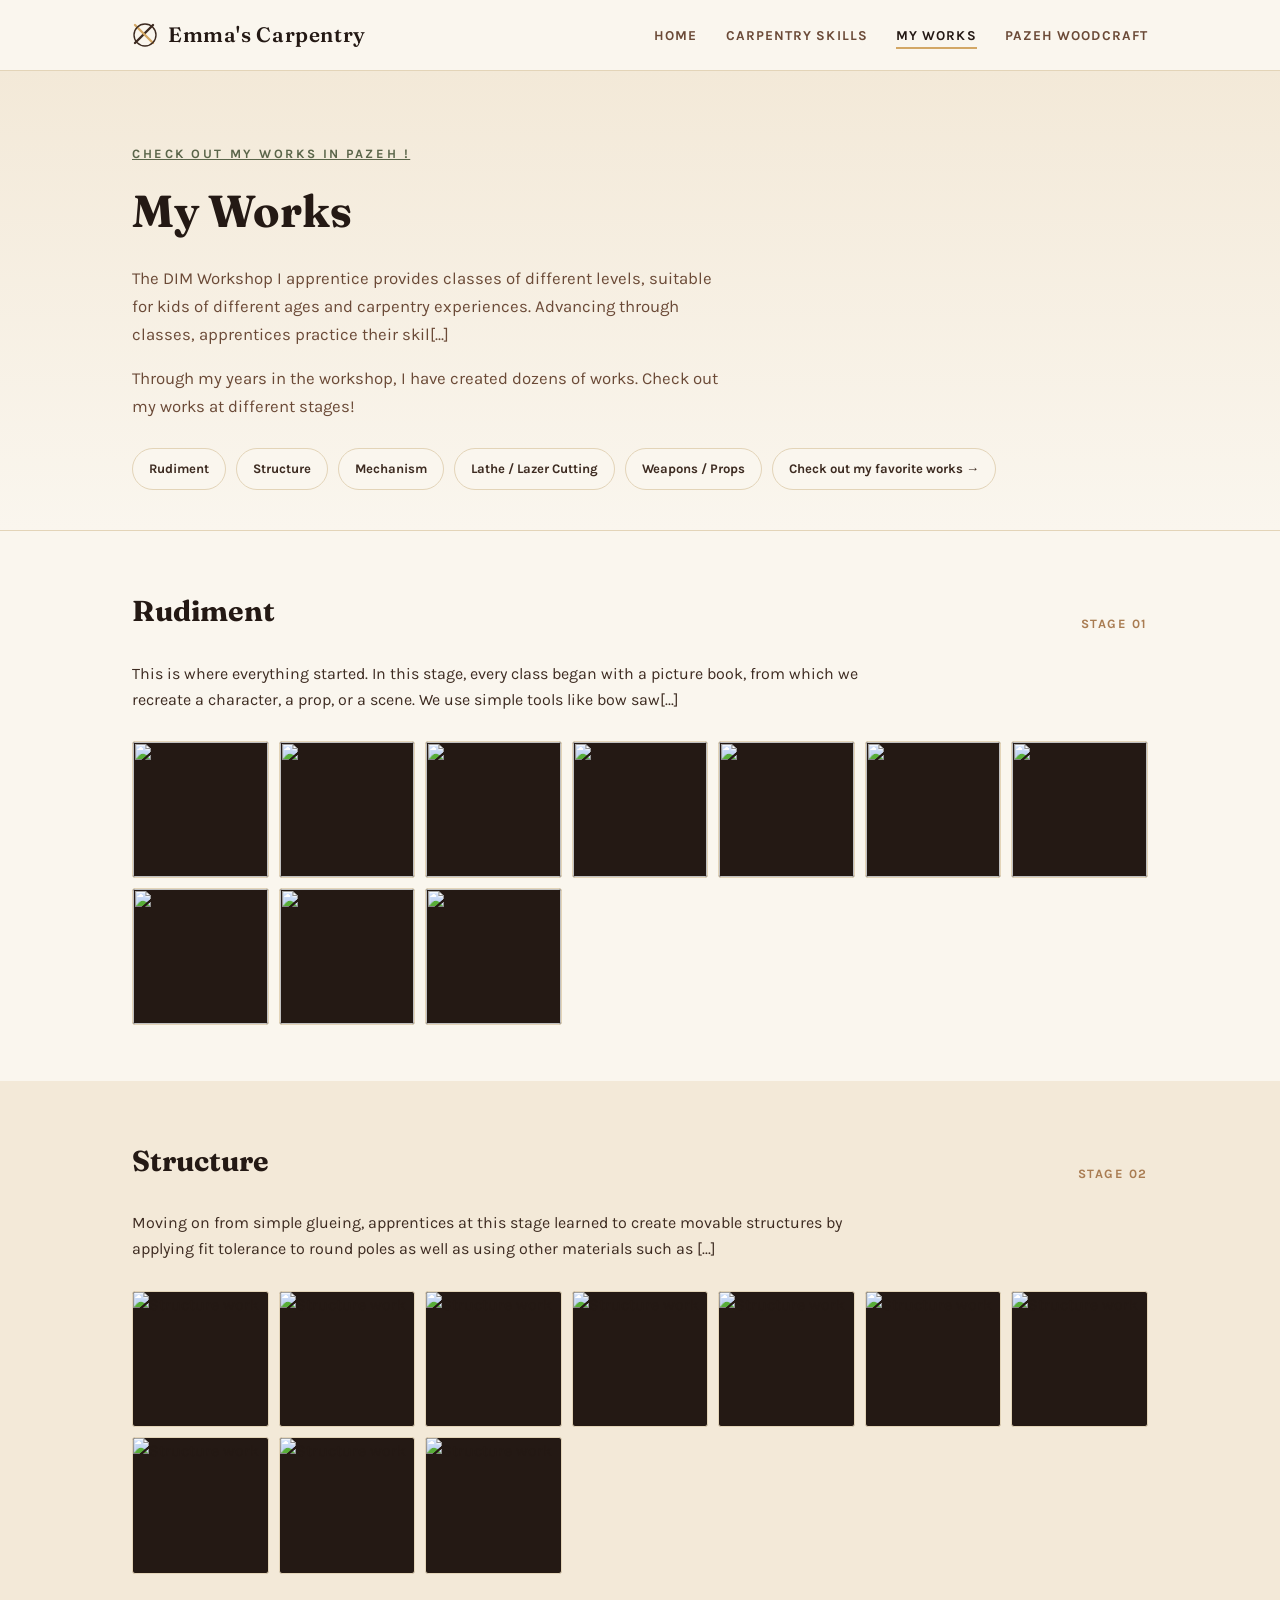
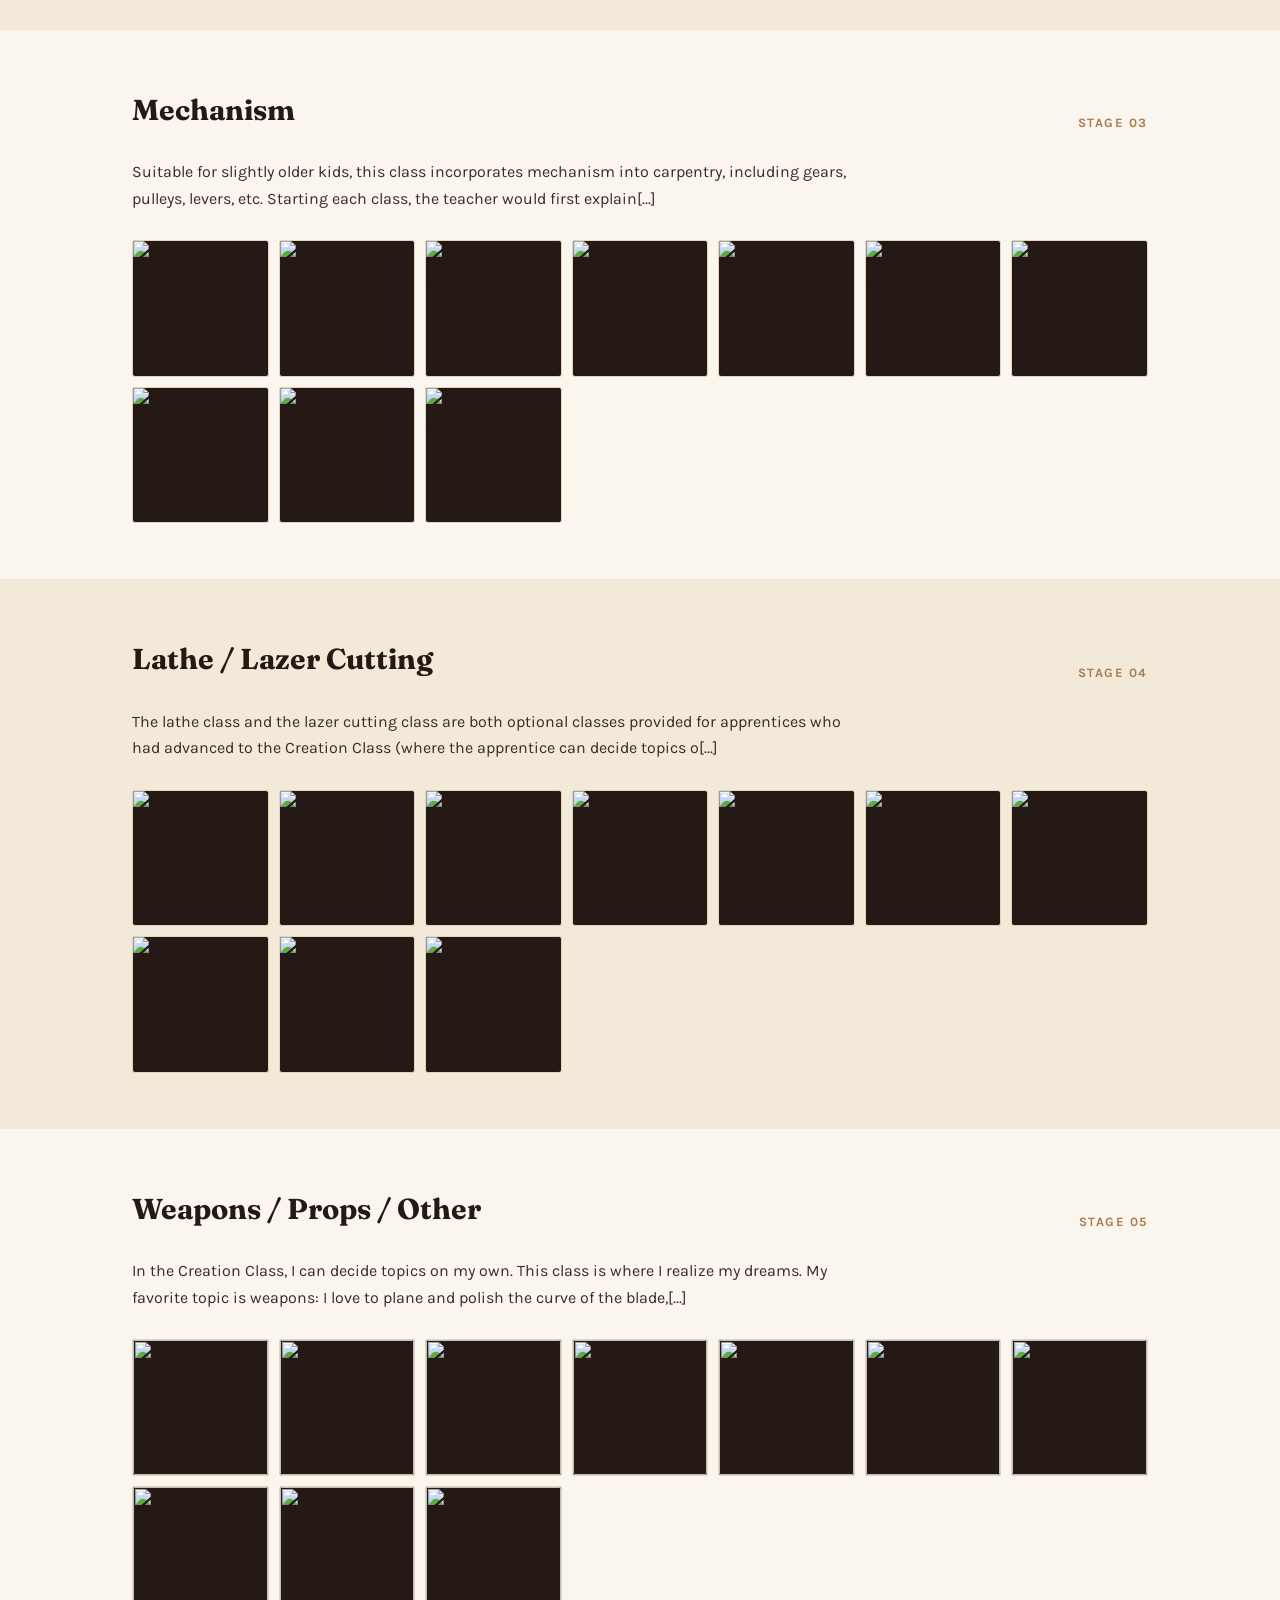
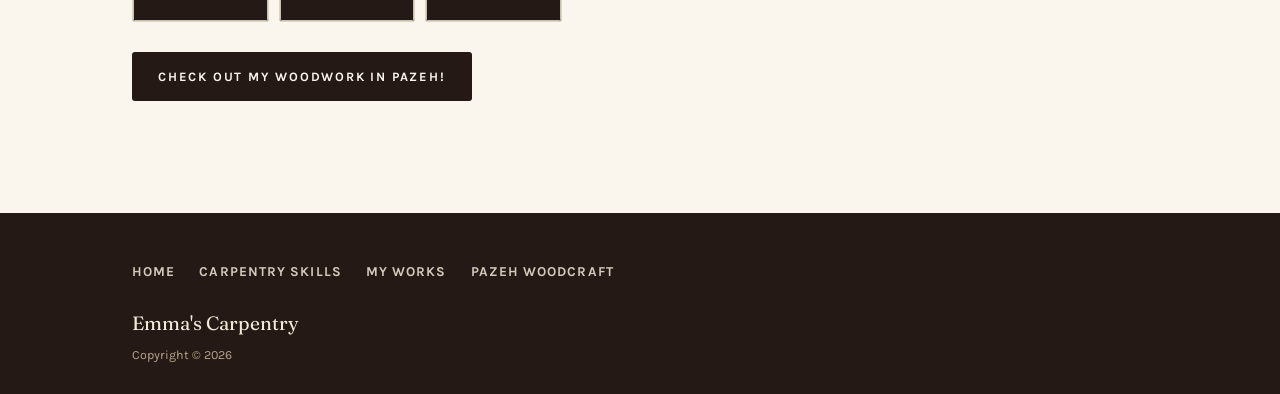
==== commit f53595c4: "Fix image paths in my-works.html (remove images/ prefix)" ====
--- a/my-works.html
+++ b/my-works.html
@@ -34,7 +34,7 @@
   <div class="wrap">
     <div class="kicker"><a href="pazeh-woodcraft.html" style="color:inherit;">Check out my works in Pazeh !</a></div>
     <h1>My Works</h1>
-    <p>The DIM Workshop I apprentice provides classes of different levels, suitable for kids of different ages and carpentry experiences. Advancing through classes, apprentices practice their skills while learning new tools, machines, and various crafting skills.</p>
+    <p>The DIM Workshop I apprentice provides classes of different levels, suitable for kids of different ages and carpentry experiences. Advancing through classes, apprentices practice their skil[...]</p>
     <p>Through my years in the workshop, I have created dozens of works. Check out my works at different stages!</p>
 
     <div class="stage-nav">
@@ -54,26 +54,18 @@
       <h2>Rudiment</h2>
       <span class="count">Stage 01</span>
     </div>
-    <p class="desc">This is where everything started. In this stage, every class began with a picture book, from which we recreate a character, a prop, or a scene. We use simple tools like bow saw, hand drill, white glue, sand paper, and acrylic paint for coloring.</p>
+    <p class="desc">This is where everything started. In this stage, every class began with a picture book, from which we recreate a character, a prop, or a scene. We use simple tools like bow saw[...]</p>
     <div class="grid dense">
-      <figure><a href="https://emmascarpentry.weebly.com/uploads/1/5/0/1/150173595/120728-141_orig.jpg" target="_blank" class="lightbox-trigger"><img src="https://emmascarpentry.weebly.com/uploads/1/5/0/1/150173595/120728-141.jpg" loading="lazy" alt="Rudiment work"></a></figure>
-      <figure><a href="https://emmascarpentry.weebly.com/uploads/1/5/0/1/150173595/120825-188_orig.jpg" target="_blank" class="lightbox-trigger"><img src="https://emmascarpentry.weebly.com/uploads/1/5/0/1/150173595/120825-188.jpg" loading="lazy" alt="Rudiment work"></a></figure>
-      <figure><a href="https://emmascarpentry.weebly.com/uploads/1/5/0/1/150173595/120915-234_orig.jpg" target="_blank" class="lightbox-trigger"><img src="https://emmascarpentry.weebly.com/uploads/1/5/0/1/150173595/120915-234.jpg" loading="lazy" alt="Rudiment work"></a></figure>
-      <figure><a href="https://emmascarpentry.weebly.com/uploads/1/5/0/1/150173595/120922-271_orig.jpg" target="_blank" class="lightbox-trigger"><img src="https://emmascarpentry.weebly.com/uploads/1/5/0/1/150173595/120922-271.jpg" loading="lazy" alt="Rudiment work"></a></figure>
-      <figure><a href="https://emmascarpentry.weebly.com/uploads/1/5/0/1/150173595/121013-242_orig.jpg" target="_blank" class="lightbox-trigger"><img src="https://emmascarpentry.weebly.com/uploads/1/5/0/1/150173595/121013-242.jpg" loading="lazy" alt="Rudiment work"></a></figure>
-      <figure><a href="https://emmascarpentry.weebly.com/uploads/1/5/0/1/150173595/121110-233_orig.jpg" target="_blank" class="lightbox-trigger"><img src="https://emmascarpentry.weebly.com/uploads/1/5/0/1/150173595/121110-233.jpg" loading="lazy" alt="Rudiment work"></a></figure>
-      <figure><a href="https://emmascarpentry.weebly.com/uploads/1/5/0/1/150173595/121117-157_orig.jpg" target="_blank" class="lightbox-trigger"><img src="https://emmascarpentry.weebly.com/uploads/1/5/0/1/150173595/121117-157.jpg" loading="lazy" alt="Rudiment work"></a></figure>
-      <figure><a href="https://emmascarpentry.weebly.com/uploads/1/5/0/1/150173595/121208-034_orig.jpg" target="_blank" class="lightbox-trigger"><img src="https://emmascarpentry.weebly.com/uploads/1/5/0/1/150173595/121208-034.jpg" loading="lazy" alt="Rudiment work"></a></figure>
-      <figure><a href="https://emmascarpentry.weebly.com/uploads/1/5/0/1/150173595/121230-016_orig.jpg" target="_blank" class="lightbox-trigger"><img src="https://emmascarpentry.weebly.com/uploads/1/5/0/1/150173595/121230-016.jpg" loading="lazy" alt="Rudiment work"></a></figure>
-      <figure><a href="https://emmascarpentry.weebly.com/uploads/1/5/0/1/150173595/130105-175_orig.jpg" target="_blank" class="lightbox-trigger"><img src="https://emmascarpentry.weebly.com/uploads/1/5/0/1/150173595/130105-175.jpg" loading="lazy" alt="Rudiment work"></a></figure>
-      <figure><a href="https://emmascarpentry.weebly.com/uploads/1/5/0/1/150173595/130216-140_orig.jpg" target="_blank" class="lightbox-trigger"><img src="https://emmascarpentry.weebly.com/uploads/1/5/0/1/150173595/130216-140.jpg" loading="lazy" alt="Rudiment work"></a></figure>
-      <figure><a href="https://emmascarpentry.weebly.com/uploads/1/5/0/1/150173595/130309-216_orig.jpg" target="_blank" class="lightbox-trigger"><img src="https://emmascarpentry.weebly.com/uploads/1/5/0/1/150173595/130309-216.jpg" loading="lazy" alt="Rudiment work"></a></figure>
-      <figure><a href="https://emmascarpentry.weebly.com/uploads/1/5/0/1/150173595/130316-216_orig.jpg" target="_blank" class="lightbox-trigger"><img src="https://emmascarpentry.weebly.com/uploads/1/5/0/1/150173595/130316-216.jpg" loading="lazy" alt="Rudiment work"></a></figure>
-      <figure><a href="https://emmascarpentry.weebly.com/uploads/1/5/0/1/150173595/130330-151_orig.jpg" target="_blank" class="lightbox-trigger"><img src="https://emmascarpentry.weebly.com/uploads/1/5/0/1/150173595/130330-151.jpg" loading="lazy" alt="Rudiment work"></a></figure>
-      <figure><a href="https://emmascarpentry.weebly.com/uploads/1/5/0/1/150173595/130616-014_orig.jpg" target="_blank" class="lightbox-trigger"><img src="https://emmascarpentry.weebly.com/uploads/1/5/0/1/150173595/130616-014.jpg" loading="lazy" alt="Rudiment work"></a></figure>
-      <figure><a href="https://emmascarpentry.weebly.com/uploads/1/5/0/1/150173595/130622-185_orig.jpg" target="_blank" class="lightbox-trigger"><img src="https://emmascarpentry.weebly.com/uploads/1/5/0/1/150173595/130622-185.jpg" loading="lazy" alt="Rudiment work"></a></figure>
-      <figure><a href="https://emmascarpentry.weebly.com/uploads/1/5/0/1/150173595/130629-214_orig.jpg" target="_blank" class="lightbox-trigger"><img src="https://emmascarpentry.weebly.com/uploads/1/5/0/1/150173595/130629-214.jpg" loading="lazy" alt="Rudiment work"></a></figure>
-      <figure><a href="https://emmascarpentry.weebly.com/uploads/1/5/0/1/150173595/130707-008_orig.jpg" target="_blank" class="lightbox-trigger"><img src="https://emmascarpentry.weebly.com/uploads/1/5/0/1/150173595/130707-008.jpg" loading="lazy" alt="Rudiment work"></a></figure>
+      <figure><a href="https://emmascarpentry.weebly.com/uploads/1/5/0/1/150173595/120728-141_orig.jpg" target="_blank" class="lightbox-trigger"><img src="https://emmascarpentry.weebly.com/uploads/1/5/0/1/150173595/120728-141_orig.jpg" alt=""></a></figure>
+      <figure><a href="https://emmascarpentry.weebly.com/uploads/1/5/0/1/150173595/120825-188_orig.jpg" target="_blank" class="lightbox-trigger"><img src="https://emmascarpentry.weebly.com/uploads/1/5/0/1/150173595/120825-188_orig.jpg" alt=""></a></figure>
+      <figure><a href="https://emmascarpentry.weebly.com/uploads/1/5/0/1/150173595/120915-234_orig.jpg" target="_blank" class="lightbox-trigger"><img src="https://emmascarpentry.weebly.com/uploads/1/5/0/1/150173595/120915-234_orig.jpg" alt=""></a></figure>
+      <figure><a href="https://emmascarpentry.weebly.com/uploads/1/5/0/1/150173595/120922-271_orig.jpg" target="_blank" class="lightbox-trigger"><img src="https://emmascarpentry.weebly.com/uploads/1/5/0/1/150173595/120922-271_orig.jpg" alt=""></a></figure>
+      <figure><a href="https://emmascarpentry.weebly.com/uploads/1/5/0/1/150173595/121013-242_orig.jpg" target="_blank" class="lightbox-trigger"><img src="https://emmascarpentry.weebly.com/uploads/1/5/0/1/150173595/121013-242_orig.jpg" alt=""></a></figure>
+      <figure><a href="https://emmascarpentry.weebly.com/uploads/1/5/0/1/150173595/121110-233_orig.jpg" target="_blank" class="lightbox-trigger"><img src="https://emmascarpentry.weebly.com/uploads/1/5/0/1/150173595/121110-233_orig.jpg" alt=""></a></figure>
+      <figure><a href="https://emmascarpentry.weebly.com/uploads/1/5/0/1/150173595/121117-157_orig.jpg" target="_blank" class="lightbox-trigger"><img src="https://emmascarpentry.weebly.com/uploads/1/5/0/1/150173595/121117-157_orig.jpg" alt=""></a></figure>
+      <figure><a href="https://emmascarpentry.weebly.com/uploads/1/5/0/1/150173595/121208-034_orig.jpg" target="_blank" class="lightbox-trigger"><img src="https://emmascarpentry.weebly.com/uploads/1/5/0/1/150173595/121208-034_orig.jpg" alt=""></a></figure>
+      <figure><a href="https://emmascarpentry.weebly.com/uploads/1/5/0/1/150173595/121230-016_orig.jpg" target="_blank" class="lightbox-trigger"><img src="https://emmascarpentry.weebly.com/uploads/1/5/0/1/150173595/121230-016_orig.jpg" alt=""></a></figure>
+      <figure><a href="https://emmascarpentry.weebly.com/uploads/1/5/0/1/150173595/130105-175_orig.jpg" target="_blank" class="lightbox-trigger"><img src="https://emmascarpentry.weebly.com/uploads/1/5/0/1/150173595/130105-175_orig.jpg" alt=""></a></figure>
     </div>
   </div>
 </section>
@@ -84,7 +76,7 @@
       <h2>Structure</h2>
       <span class="count">Stage 02</span>
     </div>
-    <p class="desc">Moving on from simple glueing, apprentices at this stage learned to create movable structures by applying fit tolerance to round poles as well as using other materials such as strings and springs. During this process, the teacher began to introduce machine tools, allowing the apprentice to create more delicate works. This is the stage where apprentices lay a solid foundation of crafting skills.</p>
+    <p class="desc">Moving on from simple glueing, apprentices at this stage learned to create movable structures by applying fit tolerance to round poles as well as using other materials such as [...]</p>
     <div class="grid dense">
       <figure><img src="https://emmascarpentry.weebly.com/uploads/1/5/0/1/150173595/121027-140.jpg" loading="lazy" alt="Structure work"></figure>
       <figure><img src="https://emmascarpentry.weebly.com/uploads/1/5/0/1/150173595/130119-150.jpg" loading="lazy" alt="Structure work"></figure>
@@ -96,60 +88,6 @@
       <figure><img src="https://emmascarpentry.weebly.com/uploads/1/5/0/1/150173595/130420-149.jpg" loading="lazy" alt="Structure work"></figure>
       <figure><img src="https://emmascarpentry.weebly.com/uploads/1/5/0/1/150173595/130601-267.jpg" loading="lazy" alt="Structure work"></figure>
       <figure><img src="https://emmascarpentry.weebly.com/uploads/1/5/0/1/150173595/130714-009.jpg" loading="lazy" alt="Structure work"></figure>
-      <figure><img src="https://emmascarpentry.weebly.com/uploads/1/5/0/1/150173595/130727-180.jpg" loading="lazy" alt="Structure work"></figure>
-      <figure><img src="https://emmascarpentry.weebly.com/uploads/1/5/0/1/150173595/130817-164.jpg" loading="lazy" alt="Structure work"></figure>
-      <figure><img src="https://emmascarpentry.weebly.com/uploads/1/5/0/1/150173595/130823-058.jpg" loading="lazy" alt="Structure work"></figure>
-      <figure><img src="https://emmascarpentry.weebly.com/uploads/1/5/0/1/150173595/130831-209.jpg" loading="lazy" alt="Structure work"></figure>
-      <figure><img src="https://emmascarpentry.weebly.com/uploads/1/5/0/1/150173595/130921-174.jpg" loading="lazy" alt="Structure work"></figure>
-      <figure><img src="https://emmascarpentry.weebly.com/uploads/1/5/0/1/150173595/130928-291.jpg" loading="lazy" alt="Structure work"></figure>
-      <figure><img src="https://emmascarpentry.weebly.com/uploads/1/5/0/1/150173595/131019-170.jpg" loading="lazy" alt="Structure work"></figure>
-      <figure><img src="https://emmascarpentry.weebly.com/uploads/1/5/0/1/150173595/131026-246.jpg" loading="lazy" alt="Structure work"></figure>
-      <figure><img src="https://emmascarpentry.weebly.com/uploads/1/5/0/1/150173595/131109-231.jpg" loading="lazy" alt="Structure work"></figure>
-      <figure><img src="https://emmascarpentry.weebly.com/uploads/1/5/0/1/150173595/131123-220.jpg" loading="lazy" alt="Structure work"></figure>
-      <figure><img src="https://emmascarpentry.weebly.com/uploads/1/5/0/1/150173595/140104-243.jpg" loading="lazy" alt="Structure work"></figure>
-      <figure><img src="https://emmascarpentry.weebly.com/uploads/1/5/0/1/150173595/140118-271.jpg" loading="lazy" alt="Structure work"></figure>
-      <figure><img src="https://emmascarpentry.weebly.com/uploads/1/5/0/1/150173595/140207-032.jpg" loading="lazy" alt="Structure work"></figure>
-      <figure><img src="https://emmascarpentry.weebly.com/uploads/1/5/0/1/150173595/140222-226.jpg" loading="lazy" alt="Structure work"></figure>
-      <figure><img src="https://emmascarpentry.weebly.com/uploads/1/5/0/1/150173595/140308-252.jpg" loading="lazy" alt="Structure work"></figure>
-      <figure><img src="https://emmascarpentry.weebly.com/uploads/1/5/0/1/150173595/140322-244.jpg" loading="lazy" alt="Structure work"></figure>
-      <figure><img src="https://emmascarpentry.weebly.com/uploads/1/5/0/1/150173595/140419-255.jpg" loading="lazy" alt="Structure work"></figure>
-      <figure><img src="https://emmascarpentry.weebly.com/uploads/1/5/0/1/150173595/140503-161.jpg" loading="lazy" alt="Structure work"></figure>
-      <figure><img src="https://emmascarpentry.weebly.com/uploads/1/5/0/1/150173595/140517-265.jpg" loading="lazy" alt="Structure work"></figure>
-      <figure><img src="https://emmascarpentry.weebly.com/uploads/1/5/0/1/150173595/140531-206.jpg" loading="lazy" alt="Structure work"></figure>
-      <figure><img src="https://emmascarpentry.weebly.com/uploads/1/5/0/1/150173595/140614-556.jpg" loading="lazy" alt="Structure work"></figure>
-      <figure><img src="https://emmascarpentry.weebly.com/uploads/1/5/0/1/150173595/140628-187.jpg" loading="lazy" alt="Structure work"></figure>
-      <figure><img src="https://emmascarpentry.weebly.com/uploads/1/5/0/1/150173595/140809-201.jpg" loading="lazy" alt="Structure work"></figure>
-      <figure><img src="https://emmascarpentry.weebly.com/uploads/1/5/0/1/150173595/140823-186.jpg" loading="lazy" alt="Structure work"></figure>
-      <figure><img src="https://emmascarpentry.weebly.com/uploads/1/5/0/1/150173595/140913-329.jpg" loading="lazy" alt="Structure work"></figure>
-      <figure><img src="https://emmascarpentry.weebly.com/uploads/1/5/0/1/150173595/140927-208.jpg" loading="lazy" alt="Structure work"></figure>
-      <figure><img src="https://emmascarpentry.weebly.com/uploads/1/5/0/1/150173595/141011-253.jpg" loading="lazy" alt="Structure work"></figure>
-      <figure><img src="https://emmascarpentry.weebly.com/uploads/1/5/0/1/150173595/141025-200.jpg" loading="lazy" alt="Structure work"></figure>
-      <figure><img src="https://emmascarpentry.weebly.com/uploads/1/5/0/1/150173595/141108-214.jpg" loading="lazy" alt="Structure work"></figure>
-      <figure><img src="https://emmascarpentry.weebly.com/uploads/1/5/0/1/150173595/141122-228.jpg" loading="lazy" alt="Structure work"></figure>
-      <figure><img src="https://emmascarpentry.weebly.com/uploads/1/5/0/1/150173595/141206-287.jpg" loading="lazy" alt="Structure work"></figure>
-      <figure><img src="https://emmascarpentry.weebly.com/uploads/1/5/0/1/150173595/141220-223.jpg" loading="lazy" alt="Structure work"></figure>
-      <figure><img src="https://emmascarpentry.weebly.com/uploads/1/5/0/1/150173595/150103-214.jpg" loading="lazy" alt="Structure work"></figure>
-      <figure><img src="https://emmascarpentry.weebly.com/uploads/1/5/0/1/150173595/150117-201.jpg" loading="lazy" alt="Structure work"></figure>
-      <figure><img src="https://emmascarpentry.weebly.com/uploads/1/5/0/1/150173595/150124-201.jpg" loading="lazy" alt="Structure work"></figure>
-      <figure><img src="https://emmascarpentry.weebly.com/uploads/1/5/0/1/150173595/150125-007.jpg" loading="lazy" alt="Structure work"></figure>
-      <figure><img src="https://emmascarpentry.weebly.com/uploads/1/5/0/1/150173595/150228-192.jpg" loading="lazy" alt="Structure work"></figure>
-      <figure><img src="https://emmascarpentry.weebly.com/uploads/1/5/0/1/150173595/150307-353.jpg" loading="lazy" alt="Structure work"></figure>
-      <figure><img src="https://emmascarpentry.weebly.com/uploads/1/5/0/1/150173595/150314-197.jpg" loading="lazy" alt="Structure work"></figure>
-      <figure><img src="https://emmascarpentry.weebly.com/uploads/1/5/0/1/150173595/150321-299.jpg" loading="lazy" alt="Structure work"></figure>
-      <figure><img src="https://emmascarpentry.weebly.com/uploads/1/5/0/1/150173595/150412-010.jpg" loading="lazy" alt="Structure work"></figure>
-      <figure><img src="https://emmascarpentry.weebly.com/uploads/1/5/0/1/150173595/150425-197.jpg" loading="lazy" alt="Structure work"></figure>
-      <figure><img src="https://emmascarpentry.weebly.com/uploads/1/5/0/1/150173595/150516-268.jpg" loading="lazy" alt="Structure work"></figure>
-      <figure><img src="https://emmascarpentry.weebly.com/uploads/1/5/0/1/150173595/150530-347.jpg" loading="lazy" alt="Structure work"></figure>
-      <figure><img src="https://emmascarpentry.weebly.com/uploads/1/5/0/1/150173595/150613-280.jpg" loading="lazy" alt="Structure work"></figure>
-      <figure><img src="https://emmascarpentry.weebly.com/uploads/1/5/0/1/150173595/150912-271.jpg" loading="lazy" alt="Structure work"></figure>
-      <figure><img src="https://emmascarpentry.weebly.com/uploads/1/5/0/1/150173595/150919-166.jpg" loading="lazy" alt="Structure work"></figure>
-      <figure><img src="https://emmascarpentry.weebly.com/uploads/1/5/0/1/150173595/150926-253.jpg" loading="lazy" alt="Structure work"></figure>
-      <figure><img src="https://emmascarpentry.weebly.com/uploads/1/5/0/1/150173595/151003-322.jpg" loading="lazy" alt="Structure work"></figure>
-      <figure><img src="https://emmascarpentry.weebly.com/uploads/1/5/0/1/150173595/151010-269.jpg" loading="lazy" alt="Structure work"></figure>
-      <figure><img src="https://emmascarpentry.weebly.com/uploads/1/5/0/1/150173595/151107-296.jpg" loading="lazy" alt="Structure work"></figure>
-      <figure><img src="https://emmascarpentry.weebly.com/uploads/1/5/0/1/150173595/151121-215.jpg" loading="lazy" alt="Structure work"></figure>
-      <figure><img src="https://emmascarpentry.weebly.com/uploads/1/5/0/1/150173595/151205-294.jpg" loading="lazy" alt="Structure work"></figure>
-      <figure><img src="https://emmascarpentry.weebly.com/uploads/1/5/0/1/150173595/151219-321.jpg" loading="lazy" alt="Structure work"></figure>
     </div>
   </div>
 </section>
@@ -160,7 +98,7 @@
       <h2>Mechanism</h2>
       <span class="count">Stage 03</span>
     </div>
-    <p class="desc">Suitable for slightly older kids, this class incorporates mechanism into carpentry, including gears, pulleys, levers, etc. Starting each class, the teacher would first explain the principle behind the mechanism used that day, allowing the apprentice to understand and thus apply that knowledge in future works.</p>
+    <p class="desc">Suitable for slightly older kids, this class incorporates mechanism into carpentry, including gears, pulleys, levers, etc. Starting each class, the teacher would first explain[...]</p>
     <div class="grid dense">
       <figure><img src="https://emmascarpentry.weebly.com/uploads/1/5/0/1/150173595/160116-378.jpg" loading="lazy" alt="Mechanism work"></figure>
       <figure><img src="https://emmascarpentry.weebly.com/uploads/1/5/0/1/150173595/160319-366.jpg" loading="lazy" alt="Mechanism work"></figure>
@@ -172,38 +110,6 @@
       <figure><img src="https://emmascarpentry.weebly.com/uploads/1/5/0/1/150173595/160827-165.jpg" loading="lazy" alt="Mechanism work"></figure>
       <figure><img src="https://emmascarpentry.weebly.com/uploads/1/5/0/1/150173595/161008-263.jpg" loading="lazy" alt="Mechanism work"></figure>
       <figure><img src="https://emmascarpentry.weebly.com/uploads/1/5/0/1/150173595/161105-225.jpg" loading="lazy" alt="Mechanism work"></figure>
-      <figure><img src="https://emmascarpentry.weebly.com/uploads/1/5/0/1/150173595/161210-150.jpg" loading="lazy" alt="Mechanism work"></figure>
-      <figure><img src="https://emmascarpentry.weebly.com/uploads/1/5/0/1/150173595/161231-238.jpg" loading="lazy" alt="Mechanism work"></figure>
-      <figure><img src="https://emmascarpentry.weebly.com/uploads/1/5/0/1/150173595/170204-257.jpg" loading="lazy" alt="Mechanism work"></figure>
-      <figure><img src="https://emmascarpentry.weebly.com/uploads/1/5/0/1/150173595/170211-190.jpg" loading="lazy" alt="Mechanism work"></figure>
-      <figure><img src="https://emmascarpentry.weebly.com/uploads/1/5/0/1/150173595/170225-185.jpg" loading="lazy" alt="Mechanism work"></figure>
-      <figure><img src="https://emmascarpentry.weebly.com/uploads/1/5/0/1/150173595/170318-245.jpg" loading="lazy" alt="Mechanism work"></figure>
-      <figure><img src="https://emmascarpentry.weebly.com/uploads/1/5/0/1/150173595/170401-292.jpg" loading="lazy" alt="Mechanism work"></figure>
-      <figure><img src="https://emmascarpentry.weebly.com/uploads/1/5/0/1/150173595/170415-272.jpg" loading="lazy" alt="Mechanism work"></figure>
-      <figure><img src="https://emmascarpentry.weebly.com/uploads/1/5/0/1/150173595/170429-267.jpg" loading="lazy" alt="Mechanism work"></figure>
-      <figure><img src="https://emmascarpentry.weebly.com/uploads/1/5/0/1/150173595/170513-230.jpg" loading="lazy" alt="Mechanism work"></figure>
-      <figure><img src="https://emmascarpentry.weebly.com/uploads/1/5/0/1/150173595/170527-233.jpg" loading="lazy" alt="Mechanism work"></figure>
-      <figure><img src="https://emmascarpentry.weebly.com/uploads/1/5/0/1/150173595/170610-250.jpg" loading="lazy" alt="Mechanism work"></figure>
-      <figure><img src="https://emmascarpentry.weebly.com/uploads/1/5/0/1/150173595/170624-278.jpg" loading="lazy" alt="Mechanism work"></figure>
-      <figure><img src="https://emmascarpentry.weebly.com/uploads/1/5/0/1/150173595/170819-231.jpg" loading="lazy" alt="Mechanism work"></figure>
-      <figure><img src="https://emmascarpentry.weebly.com/uploads/1/5/0/1/150173595/170826-231.jpg" loading="lazy" alt="Mechanism work"></figure>
-      <figure><img src="https://emmascarpentry.weebly.com/uploads/1/5/0/1/150173595/170909-192.jpg" loading="lazy" alt="Mechanism work"></figure>
-      <figure><img src="https://emmascarpentry.weebly.com/uploads/1/5/0/1/150173595/170916-210.jpg" loading="lazy" alt="Mechanism work"></figure>
-      <figure><img src="https://emmascarpentry.weebly.com/uploads/1/5/0/1/150173595/171015-006.jpg" loading="lazy" alt="Mechanism work"></figure>
-      <figure><img src="https://emmascarpentry.weebly.com/uploads/1/5/0/1/150173595/171105-009.jpg" loading="lazy" alt="Mechanism work"></figure>
-      <figure><img src="https://emmascarpentry.weebly.com/uploads/1/5/0/1/150173595/171105-020.jpg" loading="lazy" alt="Mechanism work"></figure>
-      <figure><img src="https://emmascarpentry.weebly.com/uploads/1/5/0/1/150173595/171118-113.jpg" loading="lazy" alt="Mechanism work"></figure>
-      <figure><img src="https://emmascarpentry.weebly.com/uploads/1/5/0/1/150173595/171231-007.jpg" loading="lazy" alt="Mechanism work"></figure>
-      <figure><img src="https://emmascarpentry.weebly.com/uploads/1/5/0/1/150173595/180113-167.jpg" loading="lazy" alt="Mechanism work"></figure>
-      <figure><img src="https://emmascarpentry.weebly.com/uploads/1/5/0/1/150173595/180128-012.jpg" loading="lazy" alt="Mechanism work"></figure>
-      <figure><img src="https://emmascarpentry.weebly.com/uploads/1/5/0/1/150173595/180401-071.jpg" loading="lazy" alt="Mechanism work"></figure>
-      <figure><img src="https://emmascarpentry.weebly.com/uploads/1/5/0/1/150173595/180401-134.jpg" loading="lazy" alt="Mechanism work"></figure>
-      <figure><img src="https://emmascarpentry.weebly.com/uploads/1/5/0/1/150173595/180407-066.jpg" loading="lazy" alt="Mechanism work"></figure>
-      <figure><img src="https://emmascarpentry.weebly.com/uploads/1/5/0/1/150173595/180414-171.jpg" loading="lazy" alt="Mechanism work"></figure>
-      <figure><img src="https://emmascarpentry.weebly.com/uploads/1/5/0/1/150173595/180519-099.jpg" loading="lazy" alt="Mechanism work"></figure>
-      <figure><img src="https://emmascarpentry.weebly.com/uploads/1/5/0/1/150173595/180527-029.jpg" loading="lazy" alt="Mechanism work"></figure>
-      <figure><img src="https://emmascarpentry.weebly.com/uploads/1/5/0/1/150173595/180818-091.jpg" loading="lazy" alt="Mechanism work"></figure>
-      <figure><img src="https://emmascarpentry.weebly.com/uploads/1/5/0/1/150173595/180915-066.jpg" loading="lazy" alt="Mechanism work"></figure>
     </div>
   </div>
 </section>
@@ -214,7 +120,7 @@
       <h2>Lathe / Lazer Cutting</h2>
       <span class="count">Stage 04</span>
     </div>
-    <p class="desc">The lathe class and the lazer cutting class are both optional classes provided for apprentices who had advanced to the Creation Class (where the apprentice can decide topics on their own). Learning these advanced skills can greatly extend the possibility of one's creation: lathing can make various solids of revolution quickly and with smooth polishing, while lazer cutting can engrave various shapes and patterns onto the wood's surface, as well as cutting small, delicate pieces that are challenging to create using hand or machine tools.</p>
+    <p class="desc">The lathe class and the lazer cutting class are both optional classes provided for apprentices who had advanced to the Creation Class (where the apprentice can decide topics o[...]</p>
     <div class="grid dense">
       <figure><img src="https://emmascarpentry.weebly.com/uploads/1/5/0/1/150173595/180922-224.jpg" loading="lazy" alt="Lathe work"></figure>
       <figure><img src="https://emmascarpentry.weebly.com/uploads/1/5/0/1/150173595/180929-166.jpg" loading="lazy" alt="Lathe work"></figure>
@@ -226,21 +132,6 @@
       <figure><img src="https://emmascarpentry.weebly.com/uploads/1/5/0/1/150173595/190105-389.jpg" loading="lazy" alt="Lathe work"></figure>
       <figure><img src="https://emmascarpentry.weebly.com/uploads/1/5/0/1/150173595/190119-136.jpg" loading="lazy" alt="Lathe work"></figure>
       <figure><img src="https://emmascarpentry.weebly.com/uploads/1/5/0/1/150173595/190224-165.jpg" loading="lazy" alt="Lathe work"></figure>
-      <figure><img src="https://emmascarpentry.weebly.com/uploads/1/5/0/1/150173595/190302-241.jpg" loading="lazy" alt="Lathe work"></figure>
-      <figure><img src="https://emmascarpentry.weebly.com/uploads/1/5/0/1/150173595/190323-317.jpg" loading="lazy" alt="Lathe work"></figure>
-      <figure><img src="https://emmascarpentry.weebly.com/uploads/1/5/0/1/150173595/190413-229.jpg" loading="lazy" alt="Lathe work"></figure>
-      <figure><img src="https://emmascarpentry.weebly.com/uploads/1/5/0/1/150173595/190427-059.jpg" loading="lazy" alt="Lathe work"></figure>
-      <figure><img src="https://emmascarpentry.weebly.com/uploads/1/5/0/1/150173595/190504-128.jpg" loading="lazy" alt="Lathe work"></figure>
-      <figure><img src="https://emmascarpentry.weebly.com/uploads/1/5/0/1/150173595/190511-070.jpg" loading="lazy" alt="Lathe work"></figure>
-      <figure><img src="https://emmascarpentry.weebly.com/uploads/1/5/0/1/150173595/190601-095.jpg" loading="lazy" alt="Lathe work"></figure>
-      <figure><img src="https://emmascarpentry.weebly.com/uploads/1/5/0/1/150173595/190921-084.jpg" loading="lazy" alt="Lathe work"></figure>
-      <figure><img src="https://emmascarpentry.weebly.com/uploads/1/5/0/1/150173595/200411-079.jpg" loading="lazy" alt="Lathe work"></figure>
-      <figure><img src="https://emmascarpentry.weebly.com/uploads/1/5/0/1/150173595/190928-205.jpg" loading="lazy" alt="Lathe work"></figure>
-      <figure><img src="https://emmascarpentry.weebly.com/uploads/1/5/0/1/150173595/191012-083.jpg" loading="lazy" alt="Lathe work"></figure>
-      <figure><img src="https://emmascarpentry.weebly.com/uploads/1/5/0/1/150173595/191019-124.jpg" loading="lazy" alt="Lathe work"></figure>
-      <figure><img src="https://emmascarpentry.weebly.com/uploads/1/5/0/1/150173595/191019-126.jpg" loading="lazy" alt="Lathe work"></figure>
-      <figure><img src="https://emmascarpentry.weebly.com/uploads/1/5/0/1/150173595/191130-097.jpg" loading="lazy" alt="Lathe work"></figure>
-      <figure><img src="https://emmascarpentry.weebly.com/uploads/1/5/0/1/150173595/191130-099.jpg" loading="lazy" alt="Lathe work"></figure>
     </div>
   </div>
 </section>
@@ -251,20 +142,19 @@
       <h2>Weapons / Props / Other</h2>
       <span class="count">Stage 05</span>
     </div>
-    <p class="desc">In the Creation Class, I can decide topics on my own. This class is where I realize my dreams. My favorite topic is weapons: I love to plane and polish the curve of the blade, as well as add details on the handle. Moreover, I replicate weapons and props from Marvel movies, the Jing-Yong series, and other films/anime I like. While each work takes a longer amount of time to complete, they are by far my favorites.</p>
+    <p class="desc">In the Creation Class, I can decide topics on my own. This class is where I realize my dreams. My favorite topic is weapons: I love to plane and polish the curve of the blade,[...]
+    </p>
     <div class="grid dense">
-      <figure><a href="https://emmascarpentry.weebly.com/uploads/1/5/0/1/150173595/190824-229_orig.jpg" target="_blank" class="lightbox-trigger"><img src="https://emmascarpentry.weebly.com/uploads/1/5/0/1/150173595/190824-229.jpg" loading="lazy" alt="Weapon/prop work"></a></figure>
-      <figure><a href="https://emmascarpentry.weebly.com/uploads/1/5/0/1/150173595/200509-084_orig.jpg" target="_blank" class="lightbox-trigger"><img src="https://emmascarpentry.weebly.com/uploads/1/5/0/1/150173595/200509-084.jpg" loading="lazy" alt="Weapon/prop work"></a></figure>
-      <figure><a href="https://emmascarpentry.weebly.com/uploads/1/5/0/1/150173595/201226-085_orig.jpg" target="_blank" class="lightbox-trigger"><img src="https://emmascarpentry.weebly.com/uploads/1/5/0/1/150173595/201226-085.jpg" loading="lazy" alt="Weapon/prop work"></a></figure>
-      <figure><a href="https://emmascarpentry.weebly.com/uploads/1/5/0/1/150173595/201226-088_orig.jpg" target="_blank" class="lightbox-trigger"><img src="https://emmascarpentry.weebly.com/uploads/1/5/0/1/150173595/201226-088.jpg" loading="lazy" alt="Weapon/prop work"></a></figure>
-      <figure><a href="https://emmascarpentry.weebly.com/uploads/1/5/0/1/150173595/210508-098_orig.jpg" target="_blank" class="lightbox-trigger"><img src="https://emmascarpentry.weebly.com/uploads/1/5/0/1/150173595/210508-098.jpg" loading="lazy" alt="Weapon/prop work"></a></figure>
-      <figure><a href="https://emmascarpentry.weebly.com/uploads/1/5/0/1/150173595/220827-085_orig.jpg" target="_blank" class="lightbox-trigger"><img src="https://emmascarpentry.weebly.com/uploads/1/5/0/1/150173595/220827-085.jpg" loading="lazy" alt="Weapon/prop work"></a></figure>
-      <figure><a href="https://emmascarpentry.weebly.com/uploads/1/5/0/1/150173595/230225-161_orig.jpg" target="_blank" class="lightbox-trigger"><img src="https://emmascarpentry.weebly.com/uploads/1/5/0/1/150173595/230225-161.jpg" loading="lazy" alt="Weapon/prop work"></a></figure>
-      <figure><a href="https://emmascarpentry.weebly.com/uploads/1/5/0/1/150173595/230318-127_orig.jpg" target="_blank" class="lightbox-trigger"><img src="https://emmascarpentry.weebly.com/uploads/1/5/0/1/150173595/230318-127.jpg" loading="lazy" alt="Weapon/prop work"></a></figure>
-      <figure><a href="https://emmascarpentry.weebly.com/uploads/1/5/0/1/150173595/230513-128_orig.jpg" target="_blank" class="lightbox-trigger"><img src="https://emmascarpentry.weebly.com/uploads/1/5/0/1/150173595/230513-128.jpg" loading="lazy" alt="Weapon/prop work"></a></figure>
-      <figure><a href="https://emmascarpentry.weebly.com/uploads/1/5/0/1/150173595/230722-202_orig.jpg" target="_blank" class="lightbox-trigger"><img src="https://emmascarpentry.weebly.com/uploads/1/5/0/1/150173595/230722-202.jpg" loading="lazy" alt="Weapon/prop work"></a></figure>
-      <figure><a href="https://emmascarpentry.weebly.com/uploads/1/5/0/1/150173595/240518-126_orig.jpg" target="_blank" class="lightbox-trigger"><img src="https://emmascarpentry.weebly.com/uploads/1/5/0/1/150173595/240518-126.jpg" loading="lazy" alt="Weapon/prop work"></a></figure>
-      <figure><a href="https://emmascarpentry.weebly.com/uploads/1/5/0/1/150173595/img-3169_orig.jpg" target="_blank" class="lightbox-trigger"><img src="https://emmascarpentry.weebly.com/uploads/1/5/0/1/150173595/img-3169.jpg" loading="lazy" alt="Weapon/prop work"></a></figure>
+      <figure><a href="https://emmascarpentry.weebly.com/uploads/1/5/0/1/150173595/190824-229_orig.jpg" target="_blank" class="lightbox-trigger"><img src="https://emmascarpentry.weebly.com/uploads/1/5/0/1/150173595/190824-229_orig.jpg" alt=""></a></figure>
+      <figure><a href="https://emmascarpentry.weebly.com/uploads/1/5/0/1/150173595/200509-084_orig.jpg" target="_blank" class="lightbox-trigger"><img src="https://emmascarpentry.weebly.com/uploads/1/5/0/1/150173595/200509-084_orig.jpg" alt=""></a></figure>
+      <figure><a href="https://emmascarpentry.weebly.com/uploads/1/5/0/1/150173595/201226-085_orig.jpg" target="_blank" class="lightbox-trigger"><img src="https://emmascarpentry.weebly.com/uploads/1/5/0/1/150173595/201226-085_orig.jpg" alt=""></a></figure>
+      <figure><a href="https://emmascarpentry.weebly.com/uploads/1/5/0/1/150173595/201226-088_orig.jpg" target="_blank" class="lightbox-trigger"><img src="https://emmascarpentry.weebly.com/uploads/1/5/0/1/150173595/201226-088_orig.jpg" alt=""></a></figure>
+      <figure><a href="https://emmascarpentry.weebly.com/uploads/1/5/0/1/150173595/210508-098_orig.jpg" target="_blank" class="lightbox-trigger"><img src="https://emmascarpentry.weebly.com/uploads/1/5/0/1/150173595/210508-098_orig.jpg" alt=""></a></figure>
+      <figure><a href="https://emmascarpentry.weebly.com/uploads/1/5/0/1/150173595/220827-085_orig.jpg" target="_blank" class="lightbox-trigger"><img src="https://emmascarpentry.weebly.com/uploads/1/5/0/1/150173595/220827-085_orig.jpg" alt=""></a></figure>
+      <figure><a href="https://emmascarpentry.weebly.com/uploads/1/5/0/1/150173595/230225-161_orig.jpg" target="_blank" class="lightbox-trigger"><img src="https://emmascarpentry.weebly.com/uploads/1/5/0/1/150173595/230225-161_orig.jpg" alt=""></a></figure>
+      <figure><a href="https://emmascarpentry.weebly.com/uploads/1/5/0/1/150173595/230318-127_orig.jpg" target="_blank" class="lightbox-trigger"><img src="https://emmascarpentry.weebly.com/uploads/1/5/0/1/150173595/230318-127_orig.jpg" alt=""></a></figure>
+      <figure><a href="https://emmascarpentry.weebly.com/uploads/1/5/0/1/150173595/230513-128_orig.jpg" target="_blank" class="lightbox-trigger"><img src="https://emmascarpentry.weebly.com/uploads/1/5/0/1/150173595/230513-128_orig.jpg" alt=""></a></figure>
+      <figure><a href="https://emmascarpentry.weebly.com/uploads/1/5/0/1/150173595/230722-202_orig.jpg" target="_blank" class="lightbox-trigger"><img src="https://emmascarpentry.weebly.com/uploads/1/5/0/1/150173595/230722-202_orig.jpg" alt=""></a></figure>
     </div>
     <p style="margin-top:30px;"><a class="btn" href="pazeh-woodcraft.html">Check out my woodwork in Pazeh!</a></p>
   </div>
